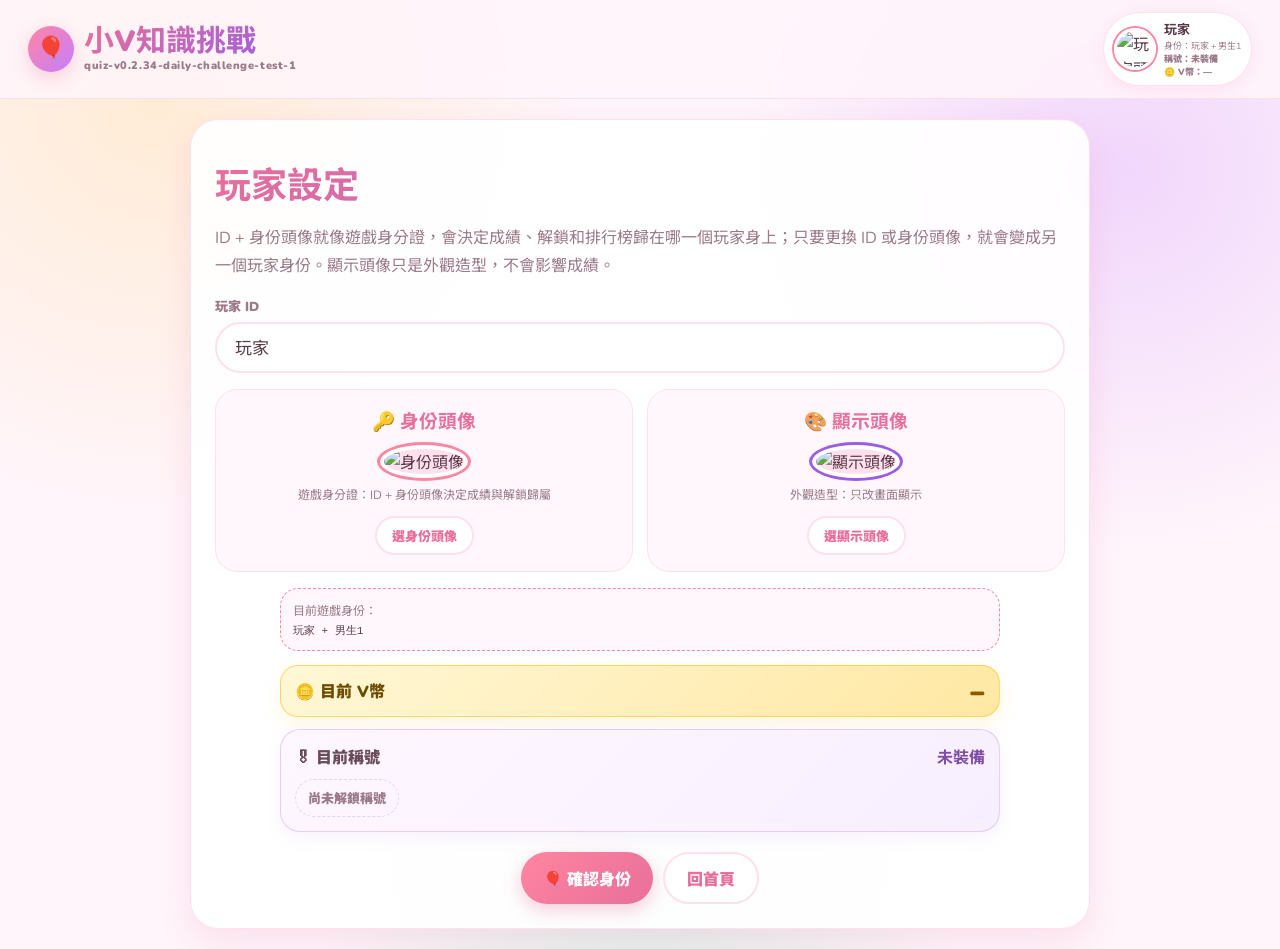
==== index.html @ 5dad3863 "Add files via upload" ====
<!DOCTYPE html>
<html lang="zh-TW">
<head>
  <meta charset="UTF-8">
  <meta name="viewport" content="width=device-width,initial-scale=1.0,maximum-scale=1.0,user-scalable=no">
  <title>小V知識挑戰｜quiz-v0.2.34-daily-challenge-test-1</title>
  <script src="https://www.gstatic.com/firebasejs/9.23.0/firebase-app-compat.js"></script>
  <script src="https://www.gstatic.com/firebasejs/9.23.0/firebase-database-compat.js"></script>
  <script src="https://www.gstatic.com/firebasejs/9.23.0/firebase-auth-compat.js"></script>
  <link rel="stylesheet" href="./style.css?v=quiz-v0.2.34-daily-challenge-test-1">
</head>
<body>
  <div id="app">
    <header class="topbar">
      <div class="brand">
        <div class="logo-bubble">🎈</div>
        <div>
          <h1 id="quiz-logo-title">小V知識挑戰</h1>
          <p>quiz-v0.2.34-daily-challenge-test-1</p>
        </div>
      </div>
      <div id="top-player-card" class="player-chip" role="button" tabindex="0" title="開啟玩家設定">
        <img id="top-avatar" alt="玩家頭像">
        <div>
          <strong id="top-name">玩家</strong>
          <span id="top-player-key">尚未設定身份</span>
          <span id="top-player-title" class="title-chip-inline">稱號：未裝備</span>
          <span id="top-vcoin-balance" class="wallet-chip-inline">🪙 V幣：—</span>
        </div>
      </div>
    </header>

    <main>
      <section id="screen-title" class="screen active">
        <div class="hero-card brand-hero-card">
          <div class="hero-brand-layout">
            <div class="hero-copy">
              <div class="hero-deco">🎈📚✨</div>
              <h2>V學園 Quiz Show</h2>
              <p>小V主持開問！每題 15 秒限時挑戰，答對累積魔法氣球，連續答對還有 combo 加成。</p>
            </div>
            <div class="hero-host-stage">
              <div class="hero-host-badge">🎤 小V主持人</div>
              <img id="home-host-image" class="hero-host-image" src="" alt="小V主持人主視覺">
              <div class="hero-host-note">歡迎來到小V知識挑戰！準備和小V一起累積 V學園知識力吧！</div>
            </div>
          </div>
          <div id="academy-card" class="academy-card compact academy-student-card">
            <div class="academy-head">
              <div>
                <strong>🎓 V學園成績單</strong>
                <small id="academy-title">V學園新生</small>
              </div>
              <span id="academy-updated">尚未載入</span>
            </div>
            <div class="academy-power academy-power-hero">
              <span>知識力</span>
              <strong id="academy-power">0</strong>
              <em>Quiz Power</em>
            </div>
            <div class="academy-mini-grid">
              <div><span>已挑戰</span><strong id="academy-completed">0 / 24</strong></div>
              <div><span>滿分科目</span><strong id="academy-perfect">0</strong></div>
              <div><span>累積答對</span><strong id="academy-correct">0</strong></div>
            </div>
            <div class="academy-grade-lines academy-progress-lines">
              <div class="academy-grade-row">
                <div class="academy-grade-top"><span>🌱 低年級</span><strong id="academy-low">0 / 8｜滿分 0</strong></div>
                <div class="academy-bar"><i id="academy-low-bar"></i></div>
              </div>
              <div class="academy-grade-row">
                <div class="academy-grade-top"><span>🌟 中年級</span><strong id="academy-middle">0 / 8｜滿分 0</strong></div>
                <div class="academy-bar"><i id="academy-middle-bar"></i></div>
              </div>
              <div class="academy-grade-row">
                <div class="academy-grade-top"><span>🔥 高年級</span><strong id="academy-high">0 / 8｜滿分 0</strong></div>
                <div class="academy-bar"><i id="academy-high-bar"></i></div>
              </div>
            </div>
            <img id="academy-host-image" class="academy-mascot" src="" alt="小V角色裝飾">
          </div>



          <div id="daily-challenge-card" class="daily-challenge-card">
            <div class="daily-challenge-main">
              <div class="daily-challenge-icon">🎯</div>
              <div>
                <strong id="daily-challenge-title">今日挑戰</strong>
                <p id="daily-challenge-desc">今日挑戰載入中...</p>
                <small id="daily-challenge-status">完成後會留下今日挑戰紀錄。</small>
              </div>
            </div>
            <button id="btn-daily-challenge" class="btn secondary small" type="button">開始今日挑戰</button>
          </div>

          <div class="actions">
            <button id="btn-go-profile" class="btn primary">👤 玩家設定</button>
            <button id="btn-go-setup" class="btn secondary">🎮 開始挑戰</button>
            <button id="btn-go-leaderboard" class="btn ghost">🏆 排行榜</button>
            <button id="btn-music-title" class="btn ghost">🎵 音樂</button>
            <button id="btn-game-menu" class="btn ghost">🏠 遊戲選單</button>
          </div>
          <div class="notice">
            每日首次完成任一遊戲可獲得 V幣；本版為問答遊戲每日 V幣獎勵測試版。
          </div>
        </div>
      </section>

      <section id="screen-profile" class="screen">
        <div class="panel wide">
          <h2>玩家設定</h2>
          <p class="muted">ID + 身份頭像就像遊戲身分證，會決定成績、解鎖和排行榜歸在哪一個玩家身上；只要更換 ID 或身份頭像，就會變成另一個玩家身份。顯示頭像只是外觀造型，不會影響成績。</p>

          <label class="field">
            <span>玩家 ID</span>
            <input id="player-id-input" maxlength="16" placeholder="輸入玩家 ID">
          </label>

          <div class="profile-preview-grid">
            <div class="avatar-box">
              <h3>🔑 身份頭像</h3>
              <img id="base-avatar-preview" alt="身份頭像">
              <p>遊戲身分證：ID + 身份頭像決定成績與解鎖歸屬</p>
              <button id="btn-pick-base" class="btn ghost small">選身份頭像</button>
            </div>
            <div class="avatar-box">
              <h3>🎨 顯示頭像</h3>
              <img id="display-avatar-preview" alt="顯示頭像">
              <p>外觀造型：只改畫面顯示</p>
              <button id="btn-pick-display" class="btn ghost small">選顯示頭像</button>
            </div>
          </div>

          <div id="avatar-picker" class="avatar-picker hidden">
            <div class="picker-head">
              <strong id="avatar-picker-title">選擇頭像</strong>
              <button id="btn-close-picker" class="btn ghost tiny">關閉</button>
            </div>
            <div id="avatar-grid" class="avatar-grid"></div>
          </div>

          <div class="identity-box">
            <div>目前遊戲身份：</div>
            <code id="profile-player-key">—</code>
          </div>
          <div class="profile-wallet-box">
            <span>🪙 目前 V幣</span>
            <strong id="profile-vcoin-balance">—</strong>
          </div>

          <div class="profile-title-panel">
            <div class="profile-title-current">
              <span>🎖 目前稱號</span>
              <strong id="profile-equipped-title">未裝備</strong>
            </div>
            <div id="profile-title-list" class="title-list">尚未解鎖稱號</div>
          </div>

          <div class="actions">
            <button id="btn-save-profile" class="btn primary">🎈 確認身份</button>
            <button id="btn-profile-back" class="btn ghost">回首頁</button>
          </div>
        </div>
      </section>

      <section id="screen-setup" class="screen">
        <div class="panel wide">
          <h2>選擇挑戰內容</h2>
          <p class="muted">本版每局 10 題，每題 15 秒限時；時間到會自動判定答錯。</p>

          <h3>年級區間</h3>
          <div id="grade-options" class="option-grid"></div>

          <h3>科目</h3>
          <div id="subject-options" class="option-grid subject-grid"></div>

          <div class="setup-summary">
            <span id="question-count-hint">題庫載入中...</span>
          </div>

          <div class="actions">
            <button id="btn-start-quiz" class="btn primary">開始 10 題挑戰</button>
            <button id="btn-setup-back" class="btn ghost">回首頁</button>
          </div>
        </div>
      </section>

      <section id="screen-quiz" class="screen">
        <div class="quiz-shell">
          <div class="quiz-hud show-hud">
            <div><span>題數</span><strong id="hud-progress">1 / 10</strong></div>
            <div><span>分數</span><strong id="hud-score">0</strong></div>
            <div><span>Combo</span><strong id="hud-combo">0</strong></div>
            <div><span>總時間</span><strong id="hud-time">0s</strong></div>
            <button id="btn-sound-toggle" class="sound-toggle" type="button">🔊 音效</button>
            <button id="btn-pause-quiz" class="pause-toggle" type="button">⏸ 暫停</button>
            <div class="music-mini quiz-music-mini">
              <div class="mini-title" id="mini-title">🎵 音樂載入中</div>
              <div class="mc-row">
                <button class="mc-btn" id="mc-prev" type="button">⏮</button>
                <button class="mc-btn" id="mc-play" type="button">▶</button>
                <button class="mc-btn" id="mc-next" type="button">⏭</button>
                <button class="mc-btn" id="mc-list" type="button">☰</button>
              </div>
            </div>
          </div>

          <div class="host-card brand-host-card" id="host-card">
            <div class="host-avatar host-avatar-image">
              <img id="host-image" src="" alt="小V主持人">
            </div>
            <div class="host-lines">
              <strong>🎤 小V主持人</strong>
              <span id="host-message">歡迎來到 V學園 Quiz Show！</span>
            </div>
          </div>

          <div id="mobile-host-sticker" class="mobile-host-sticker" aria-hidden="true">
            <img id="mobile-host-image" src="" alt="小V主持人浮動貼紙">
          </div>

          <div class="timer-card" id="timer-card">
            <div class="timer-top"><span>⏱ 本題倒數</span><strong id="question-timer-text">15</strong></div>
            <div class="timer-track"><i id="question-timer-bar"></i></div>
          </div>

          <div class="question-card show-card">
            <div class="question-meta">
              <span id="q-subject">數學</span>
              <span id="q-grade">低年級</span>
              <span id="q-difficulty">★</span>
            </div>
            <h2 id="question-text">題目載入中...</h2>
            <div id="choices" class="choices"></div>
            <div id="explanation-box" class="explanation hidden">
              <strong id="answer-result">答題結果</strong>
              <p id="explanation-text"></p>
              <button id="btn-next-question" class="btn primary">下一題</button>
            </div>
          </div>

          <div id="quiz-pause-overlay" class="quiz-pause-overlay hidden" role="dialog" aria-modal="true" aria-label="挑戰暫停">
            <div class="pause-panel">
              <img id="pause-host-image" class="pause-host-image" src="" alt="暫停中的小V主持人">
              <div class="pause-copy">
                <strong>⏸ 挑戰暫停</strong>
                <p>題目已遮住，倒數已停止。準備好後再繼續挑戰！</p>
              </div>
              <div class="pause-actions">
                <button id="btn-resume-quiz" class="btn primary" type="button">▶ 繼續挑戰</button>
                <button id="btn-pause-quit" class="btn ghost" type="button">🏠 離開本局</button>
              </div>
            </div>
          </div>

          <button id="btn-quit-quiz" class="btn ghost small">離開挑戰</button>
        </div>
      </section>

      <section id="screen-result" class="screen">
        <div class="panel result-panel">
          <div class="result-emoji" id="result-emoji">🎈</div>
          <img id="result-host-image" class="result-host-image" src="" alt="小V主持人">
          <h2 id="result-title">挑戰完成！</h2>
          <div class="result-stats">
            <div><span>分數</span><strong id="result-score">0</strong></div>
            <div><span>答對題數</span><strong id="result-correct">0 / 10</strong></div>
            <div><span>正確率</span><strong id="result-accuracy">0%</strong></div>
            <div><span>最大 Combo</span><strong id="result-max-combo">0</strong></div>
            <div><span>使用時間</span><strong id="result-time">0s</strong></div>
          </div>
          <div id="result-unlock-banner" class="unlock-banner hidden">
            <div class="unlock-spark">🎁</div>
            <div>
              <strong id="unlock-title">新頭像解鎖！</strong>
              <p id="unlock-message">你解鎖了新的顯示頭像。</p>
            </div>
          </div>
          <div id="result-vcoin-banner" class="vcoin-banner hidden">
            <div class="vcoin-spark">🪙</div>
            <div>
              <strong id="vcoin-title">V幣獎勵</strong>
              <p id="vcoin-message">每日獎勵確認中...</p>
            </div>
          </div>

          <div id="result-daily-challenge-banner" class="daily-result-banner hidden">
            <div class="daily-result-spark">🎯</div>
            <div>
              <strong id="daily-result-title">今日挑戰完成！</strong>
              <p id="daily-result-message">你完成了今日指定挑戰。</p>
            </div>
          </div>
          <div id="result-badge-banner" class="badge-banner hidden">
            <div class="badge-spark">🏅</div>
            <div>
              <strong id="badge-unlock-title">新徽章解鎖！</strong>
              <p id="badge-unlock-message">你解鎖了新的 V學園稱號。</p>
            </div>
          </div>
          <div id="save-status" class="save-status">準備寫入紀錄...</div>
          <div id="result-academy-progress" class="academy-result hidden">
            <strong>🎓 V學園進度更新</strong>
            <div id="result-academy-lines">準備更新...</div>
          </div>
          <div class="actions">
            <button id="btn-play-again" class="btn primary">再挑戰一次</button>
            <button id="btn-result-leaderboard" class="btn secondary">看排行榜</button>
            <button id="btn-result-home" class="btn ghost">回首頁</button>
          </div>
        </div>
      </section>

      <section id="screen-leaderboard" class="screen">
        <div class="panel wide">
          <h2>排行榜</h2>
          <div class="leaderboard-brand">
            <img id="leaderboard-brand-image" class="leaderboard-brand-image" src="" alt="小V主持人">
            <div class="leaderboard-brand-copy">
              <strong>🎤 小V排行榜舞台</strong>
              <span>看看誰是目前 V學園的知識挑戰王！</span>
            </div>
          </div>
          <p id="leaderboard-desc" class="muted">三個年級總分加總的綜合榜。</p>
          <div class="lb-tabs">
            <button class="btn ghost small active" data-lb-mode="main">🏆 總榜</button>
            <button class="btn ghost small" data-lb-mode="low">🌱 低年級榜</button>
            <button class="btn ghost small" data-lb-mode="middle">🌟 中年級榜</button>
            <button class="btn ghost small" data-lb-mode="high">🔥 高年級榜</button>
          </div>
          <div id="leaderboard-list" class="leaderboard-list">載入中...</div>
          <div class="actions">
            <button id="btn-refresh-leaderboard" class="btn secondary">重新整理</button>
            <button id="btn-leaderboard-back" class="btn ghost">回首頁</button>
          </div>
        </div>
      </section>

      <section id="screen-admin" class="screen">
        <div class="panel wide admin-panel">
          <div class="admin-head">
            <div>
              <h2>⚙ 問答後台管理</h2>
              <p class="muted">查看最近問答紀錄、題目品質統計與匯出資料。這裡是管理者資訊，不會顯示給一般玩家。</p>
            </div>
            <div class="admin-head-actions">
              <button id="btn-admin-refresh" class="btn secondary small" type="button">🔄 重新整理</button>
              <button id="btn-admin-out" class="btn ghost small" type="button">回首頁</button>
            </div>
          </div>

          <div class="admin-stat-grid">
            <div class="admin-stat"><span>總紀錄數</span><strong id="adm-total">—</strong></div>
            <div class="admin-stat"><span>玩家身份數</span><strong id="adm-identities">—</strong></div>
            <div class="admin-stat"><span>最高分</span><strong id="adm-topscore">—</strong></div>
            <div class="admin-stat"><span>今日挑戰</span><strong id="adm-today">—</strong></div>
          </div>

          <div class="admin-card admin-health-card">
            <div class="admin-card-head">
              <strong>🧭 版本與資料健康狀態</strong>
              <span>管理者快速檢查，不顯示給一般玩家</span>
            </div>
            <div class="admin-health-grid">
              <div><span>目前版本</span><strong id="adm-health-version">—</strong></div>
              <div><span>Firebase</span><strong id="adm-health-firebase">檢查中</strong></div>
              <div><span>題目覆寫</span><strong id="adm-health-overrides">—</strong></div>
              <div><span>數學模板</span><strong id="adm-health-templates">—</strong></div>
              <div><span>gameLogs 索引</span><strong id="adm-health-index">建議補上</strong></div>
            </div>
            <div class="admin-note-box">
              <strong>Firebase rules 建議：</strong>
              <code>gameLogs/quiz .indexOn: ["playerKey"]</code>
              <small>這是效能優化，用於依玩家身份重建 V學園進度；不影響目前功能成功與否。</small>
            </div>
          </div>

          <div class="admin-card">
            <div class="admin-card-head">
              <strong>📚 題目品質統計</strong>
              <span id="adm-question-summary">題庫載入中...</span>
            </div>
            <div class="admin-quality-grid">
              <div><span>總題數</span><strong id="adm-q-total">—</strong></div>
              <div><span>啟用題</span><strong id="adm-q-enabled">—</strong></div>
              <div><span>停用題</span><strong id="adm-q-disabled">—</strong></div>
              <div><span>待檢查</span><strong id="adm-q-review">—</strong></div>
            </div>
            <div id="adm-question-groups" class="admin-group-list"></div>
          </div>


          <div class="admin-card">
            <div class="admin-card-head">
              <strong>🛠 題目管理</strong>
              <span>停用 / 恢復題目會寫入 Firebase 覆寫表，不會直接改 quiz_questions.json</span>
            </div>
            <div class="admin-question-tools">
              <select id="adm-q-grade-filter" aria-label="年級篩選">
                <option value="all">全部年級</option>
                <option value="low">低年級</option>
                <option value="middle">中年級</option>
                <option value="high">高年級</option>
              </select>
              <select id="adm-q-subject-filter" aria-label="科目篩選">
                <option value="all">全部科目</option>
              </select>
              <input id="adm-q-search" type="search" placeholder="搜尋題目 / 解析 / ID">
              <label class="admin-check"><input id="adm-q-only-disabled" type="checkbox"> 只看停用</label>
              <button id="btn-admin-q-export-csv" class="btn secondary tiny" type="button">📚 匯出題目 CSV</button>
            </div>
            <div id="adm-q-manage-count" class="muted">尚未載入題目</div>
            <div id="adm-q-manage-list" class="admin-question-list"></div>
          </div>

          <div class="admin-card">
            <div class="admin-card-head">
              <strong>📝 最近問答紀錄</strong>
              <span id="adm-log-count">尚未載入</span>
            </div>
            <div class="admin-toolbar">
              <button class="btn ghost tiny active" data-admin-sort="time_desc" type="button">最新→最舊</button>
              <button class="btn ghost tiny" data-admin-sort="score_desc" type="button">分數高→低</button>
              <button class="btn ghost tiny" data-admin-sort="time_asc" type="button">最舊→最新</button>
              <button id="btn-admin-export" class="btn secondary tiny" type="button">📥 匯出 JSON</button>
              <button id="btn-admin-export-csv" class="btn secondary tiny" type="button">📊 匯出 CSV</button>
            </div>
            <div id="adm-log-list" class="admin-log-list">載入中...</div>
          </div>

          <div class="admin-card">
            <div class="admin-card-head"><strong>🔐 更改後台密碼</strong><span>密碼只儲存在本機瀏覽器</span></div>
            <div class="admin-password-row">
              <input id="adm-pw1" type="password" maxlength="20" placeholder="新密碼">
              <input id="adm-pw2" type="password" maxlength="20" placeholder="確認新密碼">
              <button id="btn-admin-pw" class="btn primary small" type="button">更改</button>
            </div>
          </div>
        </div>
      </section>

    </main>


    <div id="music-modal" class="music-modal">
      <div class="mp">
        <div class="mp-head">
          <div class="mp-ttl">🎵 音樂播放器</div>
          <button class="mp-x" id="mp-close" type="button">✕</button>
        </div>
        <div class="mp-now">
          <div class="mp-disc" id="mp-disc">🎈</div>
          <div class="mp-nt" id="mp-nt">— 尚未播放 —</div>
          <div class="mp-ar" id="mp-ar">氣球小V</div>
        </div>
        <div class="mp-prog-row">
          <div class="mp-time" id="mp-cur">0:00</div>
          <div class="mp-prog" id="mp-prog"><div class="mp-prog-fill" id="mp-fill"></div></div>
          <div class="mp-time" id="mp-dur">0:00</div>
        </div>
        <div class="mp-ctrl">
          <button class="mpb sm" id="mp-loop" type="button">🔁</button>
          <button class="mpb sm" id="mp-prev2" type="button">⏮</button>
          <button class="mpb lg" id="mp-play2" type="button">▶</button>
          <button class="mpb sm" id="mp-next2" type="button">⏭</button>
          <button class="mpb sm" id="mp-shuf" type="button">🔀</button>
        </div>
        <div class="mp-vol-row">
          <span>🔈</span>
          <input type="range" class="mp-vol" id="mp-vol" min="0" max="100" value="10">
          <span>🔊</span>
          <div class="mp-badge" id="mp-badge">全部循環</div>
        </div>
        <div class="mp-list-hd">播放清單｜來源：節奏遊戲 songs.json</div>
        <div class="mp-list" id="mp-list"></div>
      </div>
    </div>



    <div id="admin-pwd-modal" class="admin-pwd-modal" aria-hidden="true">
      <div class="admin-pwd-card" role="dialog" aria-modal="true" aria-label="後台密碼">
        <h2>🔐 後台管理</h2>
        <p>請輸入問答遊戲後台密碼。</p>
        <input id="admin-pwd-input" type="password" maxlength="20" placeholder="輸入密碼">
        <div id="admin-pwd-error" class="admin-pwd-error hidden">密碼錯誤，請再試一次。</div>
        <div class="actions">
          <button id="btn-admin-pwd-ok" class="btn primary small" type="button">確認</button>
          <button id="btn-admin-pwd-cancel" class="btn ghost small" type="button">取消</button>
        </div>
      </div>
    </div>

    <div id="toast" class="toast"></div>
  </div>

  <script src="./main.js?v=quiz-v0.2.34-daily-challenge-test-1"></script>
</body>
</html>
---- style.css ----
@import url('https://fonts.googleapis.com/css2?family=Fredoka+One&family=Nunito:wght@700;800;900&family=Noto+Sans+TC:wght@400;700;900&display=swap');

:root{
  --pink:#ff85a1;
  --pink2:#e86f9a;
  --pinkLight:#ffe0ec;
  --yellow:#ffd166;
  --yellow2:#ffbe0b;
  --purple:#9b5de5;
  --purple2:#c77dff;
  --mint:#3ecf8e;
  --blue:#57c7ff;
  --bg:#fff5fb;
  --card:#ffffff;
  --text:#5a3a4a;
  --muted:#9b7a8a;
  --text2:#9b7a8a;
  --pink-bg:#fff0f6;
  --shadow:0 12px 32px rgba(232,111,154,.16);
  --radius:28px;
}
*{box-sizing:border-box;-webkit-tap-highlight-color:transparent}
html,body{margin:0;width:100%;min-height:100%;font-family:'Nunito','Noto Sans TC',sans-serif;background:
  radial-gradient(circle at 12% 10%,rgba(255,209,102,.25),transparent 30%),
  radial-gradient(circle at 88% 18%,rgba(199,125,255,.25),transparent 28%),
  radial-gradient(circle at 50% 92%,rgba(62,207,142,.16),transparent 30%),
  var(--bg);color:var(--text)}
body{overflow-x:hidden}
button,input{font:inherit}
button{cursor:pointer}
#app{min-height:100vh;display:flex;flex-direction:column}
.topbar{position:sticky;top:0;z-index:20;display:flex;align-items:center;justify-content:space-between;gap:12px;padding:12px clamp(12px,3vw,28px);background:rgba(255,245,251,.84);backdrop-filter:blur(14px);border-bottom:1px solid rgba(255,133,161,.18)}
.brand{display:flex;align-items:center;gap:10px;min-width:0}
.logo-bubble{width:46px;height:46px;border-radius:50%;display:grid;place-items:center;background:linear-gradient(135deg,var(--pink),var(--purple2));box-shadow:0 6px 18px rgba(232,111,154,.28);font-size:24px}
.brand h1{margin:0;font-family:'Fredoka One','Noto Sans TC',cursive;font-size:clamp(20px,4vw,30px);line-height:1.05;background:linear-gradient(135deg,var(--pink2),var(--purple));-webkit-background-clip:text;background-clip:text;color:transparent}
.brand p{margin:2px 0 0;color:var(--muted);font-size:11px;font-weight:900;letter-spacing:.05em}
.player-chip{display:flex;align-items:center;gap:8px;background:#fff;border:1.5px solid var(--pinkLight);box-shadow:0 4px 16px rgba(232,111,154,.1);border-radius:999px;padding:6px 10px;max-width:min(48vw,380px)}
.player-chip img{width:42px;height:42px;border-radius:50%;object-fit:cover;border:3px solid #fff;box-shadow:0 0 0 2px var(--pink)}
.player-chip strong{display:block;font-size:13px;white-space:nowrap;overflow:hidden;text-overflow:ellipsis;max-width:240px}
.player-chip span{display:block;font-size:9px;color:var(--muted);white-space:nowrap;overflow:hidden;text-overflow:ellipsis;max-width:240px}

.player-chip{cursor:pointer;transition:transform .16s ease, box-shadow .16s ease, border-color .16s ease}
.player-chip:hover{transform:translateY(-1px);box-shadow:0 8px 22px rgba(232,111,154,.18);border-color:var(--pink)}
.player-chip:active{transform:scale(.98)}
.lb-title-snapshot{display:inline-flex;align-items:center;gap:3px;color:#9b5de5;font-weight:900;margin-right:6px}

main{flex:1;display:grid;place-items:center;padding:20px}
.screen{display:none;width:100%;min-height:calc(100vh - 96px);align-items:center;justify-content:center}
.screen.active{display:flex}
.hero-card,.panel,.question-card{background:rgba(255,255,255,.92);border:1.5px solid rgba(255,182,215,.42);box-shadow:var(--shadow);border-radius:var(--radius)}
.hero-card{width:min(760px,96vw);padding:clamp(24px,5vw,48px);text-align:center}
.hero-deco{font-size:clamp(44px,10vw,84px);letter-spacing:8px;animation:floaty 3.3s ease-in-out infinite}
@keyframes floaty{0%,100%{transform:translateY(0)}50%{transform:translateY(-8px)}}
.hero-card h2,.panel h2{font-family:'Fredoka One','Noto Sans TC',cursive;font-size:clamp(28px,6vw,48px);margin:12px 0;background:linear-gradient(135deg,var(--pink2),var(--purple));-webkit-background-clip:text;background-clip:text;color:transparent}
.hero-card p,.muted{color:var(--muted);line-height:1.75}
.notice{margin-top:20px;background:var(--pinkLight);color:#9b4f6d;border-radius:18px;padding:10px 14px;font-size:13px;font-weight:800}
.panel{width:min(560px,96vw);padding:24px}
.panel.wide{width:min(900px,96vw)}
.panel h2{font-size:clamp(24px,5vw,36px)}
.panel h3{margin:18px 0 10px;color:var(--pink2)}
.actions{display:flex;gap:10px;justify-content:center;flex-wrap:wrap;margin-top:20px}
.btn{border:none;border-radius:999px;padding:12px 22px;font-family:'Fredoka One','Noto Sans TC',cursive;font-weight:900;transition:transform .15s,box-shadow .15s,filter .15s}
.btn:active{transform:scale(.94)}
.btn.primary{background:linear-gradient(135deg,var(--pink),var(--pink2));color:#fff;box-shadow:0 6px 18px rgba(232,111,154,.35)}
.btn.secondary{background:linear-gradient(135deg,var(--mint),#25b67d);color:#fff;box-shadow:0 6px 18px rgba(62,207,142,.28)}
.btn.ghost{background:#fff;color:var(--pink2);border:2px solid var(--pinkLight)}
.btn.small{padding:8px 15px;font-size:13px}
.btn.tiny{padding:6px 12px;font-size:12px}
.btn:disabled{opacity:.45;cursor:not-allowed;filter:grayscale(.4)}

.field{display:flex;flex-direction:column;gap:6px;margin:16px 0}
.field span{font-size:13px;color:var(--muted);font-weight:900}
.field input{width:100%;border:2px solid var(--pinkLight);border-radius:999px;background:#fff;padding:12px 18px;color:var(--text);font-size:17px;outline:none}
.field input:focus{border-color:var(--pink)}
.profile-preview-grid{display:grid;grid-template-columns:repeat(2,minmax(0,1fr));gap:14px;margin:16px 0}
.avatar-box{background:#fff7fb;border:1.5px solid var(--pinkLight);border-radius:22px;padding:16px;text-align:center}
.avatar-box h3{margin:0 0 10px}
.avatar-box img{width:86px;height:86px;border-radius:50%;object-fit:cover;border:4px solid #fff;box-shadow:0 0 0 3px var(--pink);background:var(--pinkLight)}
.avatar-box:nth-child(2) img{box-shadow:0 0 0 3px var(--purple)}
.avatar-box p{margin:8px 0 12px;color:var(--muted);font-size:12px;line-height:1.5}
.identity-box{margin:14px 0;background:#fff7fb;border:1px dashed var(--pink);border-radius:18px;padding:12px;color:var(--muted);font-size:12px}
.identity-box code{display:block;margin-top:4px;color:var(--text);word-break:break-all;font-size:11px}

.identity-guide{display:grid;grid-template-columns:repeat(2,minmax(0,1fr));gap:12px;margin:12px 0 16px}
.identity-guide>div{background:#fff7fb;border:1.5px solid var(--pinkLight);border-radius:18px;padding:12px 14px;color:var(--muted);font-size:13px;line-height:1.55}
.identity-guide strong{color:var(--text);font-size:14px}
.picker-note{border-radius:16px;padding:10px 12px;margin:0 0 12px;font-size:12px;line-height:1.5;text-align:left}
.picker-note.danger{background:#fff4f4;border:1.5px dashed #ff8aa8;color:#8b4256}
.picker-note.safe{background:#f2fff8;border:1.5px dashed #70d6a0;color:#3e7254}
.picker-note strong{font-size:13px;color:var(--text)}

.avatar-picker{background:#fff;border:1.5px solid var(--pinkLight);border-radius:22px;padding:14px;margin:16px 0;box-shadow:0 6px 18px rgba(232,111,154,.1)}
.hidden{display:none!important}
.picker-head{display:flex;justify-content:space-between;align-items:center;gap:10px;margin-bottom:12px}
.avatar-grid{display:grid;grid-template-columns:repeat(auto-fill,minmax(62px,1fr));gap:10px;max-height:330px;overflow:auto;padding:4px}
.avatar-item{position:relative;border:none;background:transparent;padding:0}
.avatar-item img{width:62px;height:62px;border-radius:50%;object-fit:cover;border:3px solid var(--pinkLight);background:var(--pinkLight);display:block;margin:auto;transition:.16s}
.avatar-item.selected img{border-color:var(--pink);box-shadow:0 0 0 3px var(--pink);transform:scale(1.08)}
.avatar-item span{display:block;font-size:10px;color:var(--muted);margin-top:5px;white-space:nowrap;overflow:hidden;text-overflow:ellipsis}
.avatar-img-wrap{position:relative;display:block;width:62px;height:62px;margin:auto}
.avatar-img-wrap img{margin:0}
.avatar-item.locked img{filter:grayscale(.8);opacity:.48}
.avatar-item.locked .avatar-img-wrap::after{content:"";position:absolute;inset:0;border-radius:50%;background:rgba(40,20,36,.24);pointer-events:none}
.avatar-lock-badge{position:absolute;right:-2px;bottom:-2px;width:24px;height:24px;border-radius:50%;display:grid;place-items:center;background:#fff;color:var(--pink2);border:2px solid var(--pinkLight);box-shadow:0 4px 10px rgba(80,40,90,.16);font-size:12px;z-index:2}
.avatar-lock-text{display:block;font-style:normal;font-size:9px;color:#b48a98;margin-top:1px;font-weight:900}
.avatar-item.locked span:not(.avatar-img-wrap){color:#b48a98}


.option-grid{display:grid;grid-template-columns:repeat(3,minmax(0,1fr));gap:10px}
.subject-grid{grid-template-columns:repeat(auto-fit,minmax(120px,1fr))}
.option-card{border:2px solid var(--pinkLight);background:#fff;border-radius:20px;padding:16px 12px;text-align:center;color:var(--text);font-weight:900;box-shadow:0 3px 12px rgba(232,111,154,.08)}
.option-card.selected{border-color:var(--pink);background:linear-gradient(135deg,#fff0f6,#f8f0ff);box-shadow:0 0 0 3px rgba(255,133,161,.25)}
.option-card small{display:block;color:var(--muted);font-size:11px;margin-top:3px}
.setup-summary{margin-top:18px;background:#fff7e2;border:1px solid rgba(255,190,11,.25);color:#9b6a00;border-radius:18px;padding:10px 14px;text-align:center;font-weight:900}

.quiz-shell{width:min(920px,98vw);display:flex;flex-direction:column;align-items:center;gap:14px}
.quiz-hud{width:100%;display:grid;grid-template-columns:repeat(4,1fr);gap:10px}
.quiz-hud div{background:rgba(255,255,255,.92);border:1.5px solid rgba(255,182,215,.38);border-radius:20px;padding:12px;text-align:center;box-shadow:0 4px 18px rgba(232,111,154,.1)}
.quiz-hud span{display:block;color:var(--muted);font-size:11px;font-weight:900}
.quiz-hud strong{display:block;color:var(--pink2);font-family:'Fredoka One','Noto Sans TC',cursive;font-size:24px}
.question-card{width:100%;padding:24px}
.question-meta{display:flex;gap:8px;flex-wrap:wrap;margin-bottom:14px}
.question-meta span{background:var(--pinkLight);color:var(--pink2);border-radius:999px;padding:6px 12px;font-size:12px;font-weight:900}
.question-card h2{font-size:clamp(20px,4vw,34px);line-height:1.45;margin:0 0 18px}
.choices{display:grid;grid-template-columns:repeat(2,minmax(0,1fr));gap:12px}
.choice-btn{min-height:72px;border:2px solid var(--pinkLight);background:#fff;border-radius:20px;padding:14px;text-align:left;color:var(--text);font-weight:900;line-height:1.45}
.choice-btn:hover:not(:disabled){border-color:var(--pink);background:#fff7fb}
.choice-btn.correct{border-color:#20c982;background:#e8fff4;color:#116d47}
.choice-btn.wrong{border-color:#ff6b6b;background:#fff0f0;color:#a93636}
.choice-btn:disabled{cursor:default}
.explanation{margin-top:16px;border-radius:20px;padding:16px;background:#fff7e8;border:1.5px solid rgba(255,190,11,.3)}
.explanation strong{display:block;color:#a36a00;margin-bottom:8px}
.explanation p{margin:0 0 12px;line-height:1.7;color:var(--text)}

.result-panel{text-align:center}
.result-emoji{font-size:64px}
.result-stats{display:grid;grid-template-columns:repeat(5,1fr);gap:10px;margin:18px 0}
.result-stats div{background:#fff7fb;border:1.5px solid var(--pinkLight);border-radius:18px;padding:12px}
.result-stats span{display:block;color:var(--muted);font-size:11px;font-weight:900}
.result-stats strong{display:block;color:var(--pink2);font-family:'Fredoka One','Noto Sans TC',cursive;font-size:24px}
.save-status{background:#f0fff8;color:#247b59;border:1px solid rgba(62,207,142,.25);border-radius:18px;padding:10px 14px;font-weight:900;font-size:13px}

.leaderboard-list{display:flex;flex-direction:column;gap:8px;margin-top:14px}
.lb-row{display:grid;grid-template-columns:42px 48px minmax(0,1fr) auto;gap:10px;align-items:center;background:#fff7fb;border:1.5px solid var(--pinkLight);border-radius:18px;padding:10px}
.lb-row.mine{border-color:var(--pink);box-shadow:0 0 0 3px rgba(255,133,161,.18)}
.lb-rank{font-family:'Fredoka One','Noto Sans TC',cursive;font-size:18px;color:var(--pink2);text-align:center}
.lb-row img{width:44px;height:44px;border-radius:50%;object-fit:cover;border:3px solid #fff;box-shadow:0 0 0 2px var(--pinkLight)}
.lb-main strong{display:block;white-space:nowrap;overflow:hidden;text-overflow:ellipsis}
.lb-main span{display:block;color:var(--muted);font-size:11px;margin-top:2px}
.lb-score{font-family:'Fredoka One','Noto Sans TC',cursive;color:var(--pink2);font-size:22px;text-align:right}

.toast{position:fixed;left:50%;top:84px;transform:translateX(-50%);z-index:99;background:rgba(50,20,42,.92);color:#fff;padding:10px 16px;border-radius:999px;box-shadow:0 8px 24px rgba(0,0,0,.16);opacity:0;pointer-events:none;transition:.25s;white-space:pre-line;text-align:center;font-weight:900}
.toast.show{opacity:1}

@media(max-width:720px){
  main{padding:12px}
  .topbar{align-items:flex-start}
  .player-chip{max-width:54vw}
  .player-chip strong,.player-chip span{max-width:150px}
  .identity-guide,.profile-preview-grid,.choices,.result-stats{grid-template-columns:1fr}
  .option-grid{grid-template-columns:1fr}
  .quiz-hud{grid-template-columns:repeat(2,1fr)}
  .lb-row{grid-template-columns:34px 42px minmax(0,1fr);grid-template-areas:"rank av main" "rank av score"}
  .lb-rank{grid-area:rank}
  .lb-row img{grid-area:av;width:38px;height:38px}
  .lb-main{grid-area:main}
  .lb-score{grid-area:score;text-align:left}
}

/* v0.1.3 leaderboard tabs */
.lb-tabs{display:flex;gap:8px;flex-wrap:wrap;margin:14px 0 6px}
.lb-tabs .btn.active{background:linear-gradient(135deg,var(--pink),var(--pink2));color:#fff;border-color:transparent;box-shadow:0 6px 18px rgba(232,111,154,.25)}
.save-status{white-space:pre-line}


/* V學園成績單 */
.academy-card{margin:18px auto 10px;background:linear-gradient(135deg,#fff8fb,#fffdf2);border:1.5px solid rgba(255,133,161,.28);border-radius:24px;padding:16px;box-shadow:0 8px 24px rgba(232,111,154,.10);text-align:left;max-width:640px}
.academy-head{display:flex;align-items:center;justify-content:space-between;gap:10px;margin-bottom:10px;color:var(--text)}
.academy-head strong{font-size:18px;color:var(--pink2)}
.academy-head span{font-size:11px;color:var(--text2);font-weight:800}
.academy-power{display:flex;align-items:center;justify-content:space-between;background:#fff;border:1px solid rgba(255,182,215,.5);border-radius:18px;padding:10px 14px;margin-bottom:10px}
.academy-power span{font-size:12px;color:var(--text2);font-weight:900;letter-spacing:.08em}
.academy-power strong{font-family:'Fredoka One','Nunito',sans-serif;font-size:30px;color:var(--purple)}
.academy-mini-grid{display:grid;grid-template-columns:repeat(3,1fr);gap:8px;margin-bottom:10px}
.academy-mini-grid>div{background:var(--pink-bg);border-radius:16px;padding:10px;text-align:center}
.academy-mini-grid span{display:block;font-size:10px;color:var(--text2);font-weight:900;margin-bottom:4px}
.academy-mini-grid strong{font-size:16px;color:var(--pink2)}
.academy-grade-lines{display:grid;gap:6px;font-size:12px;color:var(--text2);font-weight:800}
.academy-grade-lines div{display:flex;justify-content:space-between;gap:12px;background:#fff;border-radius:14px;padding:8px 10px;border:1px dashed rgba(232,111,154,.25)}
.academy-grade-lines strong{color:var(--text)}
.academy-result{white-space:pre-line;text-align:left;background:linear-gradient(135deg,#fff8fb,#f8f0ff);border:1.5px solid rgba(155,93,229,.18);border-radius:20px;padding:14px;margin:14px 0;color:var(--text);font-weight:800;line-height:1.7}
.academy-result strong{display:block;color:var(--purple);font-size:16px;margin-bottom:6px}
.academy-result.hidden{display:none}
@media(max-width:620px){.academy-mini-grid{grid-template-columns:1fr}.academy-grade-lines div{flex-direction:column;gap:2px}.academy-head{flex-direction:column;align-items:flex-start}.academy-power strong{font-size:26px}}


/* v0.1.6 V學園視覺優化：不改資料結構，只提升成績單、排行榜與結算呈現 */
.academy-student-card{position:relative;overflow:hidden;border:2px solid rgba(255,133,161,.24);background:
  radial-gradient(circle at 14% 20%,rgba(255,209,102,.32),transparent 26%),
  radial-gradient(circle at 90% 0%,rgba(199,125,255,.28),transparent 28%),
  linear-gradient(135deg,#fff8fb,#fffdf2 55%,#f7f0ff);}
.academy-student-card::after{content:"V ACADEMY";position:absolute;right:-22px;bottom:8px;font-family:'Fredoka One','Nunito',sans-serif;font-size:34px;letter-spacing:.08em;color:rgba(155,93,229,.055);transform:rotate(-8deg);pointer-events:none}
.academy-head strong{font-size:19px;display:block}
.academy-head small{display:inline-flex;margin-top:5px;background:linear-gradient(135deg,var(--purple),var(--pink2));color:#fff;border-radius:999px;padding:4px 10px;font-size:11px;font-weight:900;box-shadow:0 5px 14px rgba(155,93,229,.18)}
.academy-power-hero{position:relative;background:linear-gradient(135deg,#fff,#fff7fb);border:1.5px solid rgba(155,93,229,.16);box-shadow:inset 0 0 0 1px rgba(255,255,255,.7)}
.academy-power-hero strong{font-size:36px;text-shadow:0 4px 16px rgba(155,93,229,.16)}
.academy-power-hero em{font-style:normal;font-size:10px;color:var(--muted);font-weight:900;letter-spacing:.12em;text-transform:uppercase}
.academy-grade-row{display:block!important;padding:10px 12px!important}
.academy-grade-top{display:flex;justify-content:space-between;gap:12px;align-items:center;margin-bottom:7px}
.academy-grade-top span{color:var(--text);font-weight:900}
.academy-bar{height:9px;background:#fff0f6;border-radius:999px;overflow:hidden;box-shadow:inset 0 0 0 1px rgba(255,133,161,.16)}
.academy-bar i{display:block;width:0%;height:100%;border-radius:999px;background:linear-gradient(90deg,var(--pink),var(--purple2));transition:width .45s ease}
.academy-result{box-shadow:0 6px 20px rgba(155,93,229,.08)}
.lb-tabs{background:#fff7fb;border:1.5px solid var(--pinkLight);border-radius:999px;padding:6px;display:flex;gap:6px;flex-wrap:wrap;align-items:center}
.lb-tabs .btn{border-radius:999px;border-color:transparent;background:transparent;color:var(--muted)}
.lb-tabs .btn.active{background:linear-gradient(135deg,var(--pink),var(--pink2));color:#fff;border-color:transparent;box-shadow:0 6px 18px rgba(232,111,154,.25)}
.lb-row{background:linear-gradient(135deg,#fff,#fff7fb);box-shadow:0 4px 14px rgba(232,111,154,.08)}
.lb-main span b{color:var(--purple);font-weight:900}
.lb-score{display:flex;flex-direction:column;align-items:flex-end;line-height:1.05}
.lb-score small{font-family:'Nunito','Noto Sans TC',sans-serif;font-size:10px;color:var(--muted);font-weight:900;margin-bottom:3px}
@media(max-width:720px){.lb-score{align-items:flex-start}.academy-student-card::after{font-size:24px;right:-15px}.academy-power-hero strong{font-size:30px}}

/* v0.1.7 V學園紙張成績單 UI：只改視覺，不改資料結構 */
:root{
  --paper:#fff8ec;
  --paper2:#fffdf6;
  --ink:#5a3a4a;
  --line:#e7c99f;
  --seal:#e86f9a;
}

/* 更像紙本成績單的 V學園卡 */
.academy-student-card{
  max-width:720px;
  border-radius:18px;
  padding:24px 26px 22px;
  background:
    linear-gradient(90deg, rgba(90,58,74,.035) 1px, transparent 1px) 0 0/28px 28px,
    linear-gradient(0deg, rgba(90,58,74,.025) 1px, transparent 1px) 0 0/28px 28px,
    radial-gradient(circle at 10% 10%, rgba(255,209,102,.22), transparent 24%),
    linear-gradient(135deg,var(--paper),var(--paper2));
  border:2px solid rgba(201,153,94,.34);
  box-shadow:
    0 20px 44px rgba(112,71,88,.13),
    inset 0 0 0 2px rgba(255,255,255,.82),
    inset 0 0 0 8px rgba(255,239,211,.44);
  color:var(--ink);
}
.academy-student-card::before{
  content:"V學園 成績單";
  position:absolute;
  left:24px;
  top:14px;
  font-size:10px;
  letter-spacing:.22em;
  color:rgba(90,58,74,.36);
  font-weight:900;
}
.academy-student-card::after{
  content:"V ACADEMY";
  right:18px;
  bottom:18px;
  font-size:38px;
  color:rgba(155,93,229,.06);
  transform:rotate(-7deg);
}
.academy-head{
  margin-top:8px;
  padding-bottom:13px;
  border-bottom:2px double rgba(201,153,94,.38);
}
.academy-head strong{
  color:#7b4b31;
  font-size:22px;
  letter-spacing:.03em;
}
.academy-head small{
  background:linear-gradient(135deg,#7b4b31,#e86f9a);
  color:#fff7ea;
  box-shadow:none;
  border:1px solid rgba(255,255,255,.55);
}
.academy-head span{
  position:relative;
  color:#9f5b72;
  background:rgba(255,255,255,.42);
  border:1px solid rgba(201,153,94,.28);
  border-radius:999px;
  padding:5px 10px;
}
.academy-power-hero{
  margin:16px 0 12px;
  background:rgba(255,255,255,.58);
  border:1.5px solid rgba(201,153,94,.30);
  border-radius:14px;
  box-shadow:inset 0 0 0 1px rgba(255,255,255,.72);
}
.academy-power-hero span{color:#7b4b31}
.academy-power-hero strong{
  color:#9b5de5;
  text-shadow:none;
}
.academy-power-hero em{color:#9f5b72}
.academy-mini-grid{gap:10px;margin:14px 0 14px}
.academy-mini-grid>div{
  background:rgba(255,255,255,.48);
  border:1px solid rgba(201,153,94,.20);
  border-radius:12px;
}
.academy-mini-grid span{color:#7b4b31}
.academy-mini-grid strong{color:var(--pink2);font-size:18px}

/* 進度條修正：避免舊的 .academy-grade-lines div 影響到 bar 內層 */
.academy-progress-lines{
  gap:10px;
}
.academy-progress-lines .academy-grade-row{
  display:block !important;
  background:rgba(255,255,255,.52) !important;
  border:1px dashed rgba(201,153,94,.34) !important;
  border-radius:14px !important;
  padding:12px 14px !important;
}
.academy-progress-lines .academy-grade-top{
  display:flex !important;
  justify-content:space-between !important;
  align-items:center !important;
  gap:12px !important;
  margin:0 0 9px !important;
  background:transparent !important;
  border:0 !important;
  padding:0 !important;
}
.academy-progress-lines .academy-grade-top span{
  color:#5a3a4a;
  font-weight:900;
}
.academy-progress-lines .academy-grade-top strong{
  color:#5a3a4a;
  font-weight:900;
}
.academy-progress-lines .academy-bar{
  display:block !important;
  width:100% !important;
  height:14px !important;
  padding:0 !important;
  margin:0 !important;
  border:1px solid rgba(232,111,154,.22) !important;
  border-radius:999px !important;
  background:rgba(255,255,255,.72) !important;
  overflow:hidden !important;
  box-shadow:inset 0 2px 5px rgba(112,71,88,.08) !important;
}
.academy-progress-lines .academy-bar i{
  display:block !important;
  height:100% !important;
  min-width:0;
  border-radius:999px !important;
  background:linear-gradient(90deg,#ff85a1,#ffd166,#9b5de5) !important;
  box-shadow:0 0 10px rgba(232,111,154,.22);
  transition:width .45s ease !important;
}

/* 首頁整體更像學園入口 */
.hero-card h2{
  letter-spacing:.02em;
}
.notice{
  background:#fff1d9;
  border:1px solid rgba(201,153,94,.25);
  color:#8a5a1e;
}

/* 排行榜：真正分頁感 */
.lb-tabs{
  display:grid;
  grid-template-columns:repeat(4,1fr);
  gap:0;
  padding:4px;
  background:#fff;
  border:2px solid var(--pinkLight);
  border-radius:22px 22px 0 0;
  margin:16px 0 0;
  box-shadow:0 6px 18px rgba(232,111,154,.08);
}
.lb-tabs .btn{
  width:100%;
  border-radius:16px 16px 0 0;
  padding:12px 8px;
  color:#9b7a8a;
  background:transparent;
  border:0;
  box-shadow:none;
}
.lb-tabs .btn.active{
  background:linear-gradient(135deg,#ff85a1,#e86f9a);
  color:#fff;
  border:0;
  box-shadow:0 8px 20px rgba(232,111,154,.25);
  transform:translateY(1px);
}
.leaderboard-list{
  margin-top:0;
  padding:14px;
  background:#fff;
  border:2px solid var(--pinkLight);
  border-top:0;
  border-radius:0 0 22px 22px;
  box-shadow:0 10px 26px rgba(232,111,154,.10);
}
.lb-row{
  border-radius:16px;
  background:linear-gradient(135deg,#fff,#fff8fb);
}
.lb-row + .lb-row{margin-top:4px}

/* 結算頁 V學園進度也給紙張感 */
.academy-result{
  background:
    linear-gradient(90deg, rgba(90,58,74,.025) 1px, transparent 1px) 0 0/22px 22px,
    linear-gradient(0deg, rgba(90,58,74,.018) 1px, transparent 1px) 0 0/22px 22px,
    linear-gradient(135deg,#fff8ec,#fffdf6);
  border:1.5px solid rgba(201,153,94,.34);
  color:#5a3a4a;
  box-shadow:0 10px 24px rgba(112,71,88,.10);
}
.academy-result strong{color:#7b4b31}

@media(max-width:720px){
  .academy-student-card{padding:22px 16px 18px;border-radius:16px}
  .academy-student-card::before{left:16px}
  .academy-student-card::after{font-size:26px;right:12px;bottom:12px}
  .lb-tabs{grid-template-columns:repeat(2,1fr);border-radius:20px}
  .lb-tabs .btn{border-radius:14px;padding:10px 6px}
  .leaderboard-list{border-radius:0 0 20px 20px}
}


/* v0.2.0 V學園 Quiz Show：限時、主持人、音效與舞台感；不改 Firebase 資料結構 */
.quiz-shell{position:relative;}
.show-hud{grid-template-columns:repeat(4,1fr) auto;align-items:stretch;}
.sound-toggle{border:1.5px solid rgba(155,93,229,.25);background:#fff;border-radius:18px;padding:8px 12px;color:var(--purple);font-weight:900;box-shadow:0 4px 14px rgba(155,93,229,.10);min-width:86px;}
.sound-toggle.muted{color:var(--muted);background:#fff7fb;}
.host-card{width:100%;display:flex;align-items:center;gap:12px;background:linear-gradient(135deg,#2a1747,#5d2c83 56%,#9b5de5);border:2px solid rgba(255,255,255,.35);box-shadow:0 14px 34px rgba(90,40,120,.20);border-radius:26px;padding:14px 18px;color:#fff;position:relative;overflow:hidden;}
.host-card::after{content:"QUIZ SHOW";position:absolute;right:16px;bottom:2px;font-family:'Fredoka One','Nunito',sans-serif;font-size:34px;letter-spacing:.12em;color:rgba(255,255,255,.08);pointer-events:none;}
.host-avatar{width:52px;height:52px;border-radius:50%;display:grid;place-items:center;background:linear-gradient(135deg,var(--yellow),var(--pink));font-size:27px;box-shadow:0 0 0 4px rgba(255,255,255,.18);flex-shrink:0;}
.host-lines strong{display:block;font-size:14px;letter-spacing:.05em;}
.host-lines span{display:block;font-size:16px;font-weight:900;line-height:1.45;margin-top:2px;}
.host-card.host-correct{background:linear-gradient(135deg,#116d47,#20c982);}
.host-card.host-wrong{background:linear-gradient(135deg,#6e2430,#e86f9a);}
.host-card.host-urgent{animation:hostUrgent .6s ease-in-out infinite alternate;background:linear-gradient(135deg,#5d2c83,#e86f9a,#ffbe0b);}
@keyframes hostUrgent{from{transform:translateY(0);box-shadow:0 14px 34px rgba(232,111,154,.18)}to{transform:translateY(-2px);box-shadow:0 18px 42px rgba(255,190,11,.26)}}
.timer-card{width:100%;background:rgba(255,255,255,.92);border:1.5px solid rgba(255,182,215,.45);border-radius:22px;padding:12px 14px;box-shadow:0 8px 22px rgba(232,111,154,.10);}
.timer-top{display:flex;align-items:center;justify-content:space-between;margin-bottom:8px;font-weight:900;color:var(--muted);}
.timer-top strong{font-family:'Fredoka One','Nunito',sans-serif;font-size:24px;color:var(--purple);}
.timer-track{height:14px;background:#fff0f6;border-radius:999px;overflow:hidden;box-shadow:inset 0 0 0 1px rgba(232,111,154,.16);}
.timer-track i{display:block;width:100%;height:100%;border-radius:999px;background:linear-gradient(90deg,var(--mint),var(--yellow),var(--pink));transition:width .28s linear;}
.timer-card.urgent{border-color:rgba(255,190,11,.65);animation:timerPulse .7s ease-in-out infinite alternate;}
.timer-card.urgent .timer-top strong{color:#d86b00;}
@keyframes timerPulse{from{box-shadow:0 8px 22px rgba(232,111,154,.10)}to{box-shadow:0 10px 30px rgba(255,190,11,.24)}}
.show-card{position:relative;overflow:hidden;border:2px solid rgba(255,133,161,.26);}
.show-card::before{content:"";position:absolute;inset:-80px -40px auto auto;width:220px;height:220px;background:radial-gradient(circle,rgba(199,125,255,.18),transparent 70%);pointer-events:none;}
.show-card.show-correct{border-color:#20c982;animation:cardPop .25s ease-out;}
.show-card.show-wrong,.show-card.show-timeout{border-color:#ff85a1;animation:cardShake .28s ease-in-out;}
@keyframes cardPop{50%{transform:scale(1.01)}}
@keyframes cardShake{0%,100%{transform:translateX(0)}25%{transform:translateX(-4px)}75%{transform:translateX(4px)}}
.question-meta span:first-child{background:linear-gradient(135deg,var(--purple),var(--pink2));color:#fff;}
.choice-btn{position:relative;overflow:hidden;}
.choice-btn::before{content:"";position:absolute;left:0;top:0;bottom:0;width:6px;background:rgba(255,133,161,.25);}
.choice-btn.correct::before{background:#20c982;}
.choice-btn.wrong::before{background:#ff6b6b;}
@media(max-width:720px){
  .show-hud{grid-template-columns:repeat(2,1fr)}
  .sound-toggle{grid-column:1 / -1;width:100%;}
  .host-card{align-items:flex-start}.host-card::after{font-size:22px;right:10px}.host-lines span{font-size:14px}
}

/* ── v0.2.1 Music Player / Audio Balance ── */
.quiz-hud{grid-template-columns:repeat(4,1fr) auto auto;align-items:stretch;}
.music-mini{background:rgba(255,255,255,.92);border:1.5px solid rgba(155,93,229,.20);border-radius:20px;padding:8px 10px;box-shadow:0 4px 14px rgba(155,93,229,.10);min-width:172px;display:flex;flex-direction:column;justify-content:center;}
.mini-title{font-size:11px;color:var(--text);font-weight:900;white-space:nowrap;overflow:hidden;text-overflow:ellipsis;max-width:190px;margin-bottom:5px;}
.mc-row{display:flex;gap:5px;align-items:center;justify-content:center;}
.mc-btn{background:#fff;border:1.5px solid rgba(155,93,229,.22);border-radius:10px;color:var(--purple);font-size:13px;padding:5px 8px;cursor:pointer;font-weight:900;transition:transform .12s,background .12s;}
.mc-btn:active{transform:scale(.92)}
.mc-btn:hover{background:#f8f0ff;}
.music-modal{position:fixed;inset:0;z-index:220;background:rgba(31,15,56,.78);backdrop-filter:blur(12px);display:flex;align-items:center;justify-content:center;opacity:0;pointer-events:none;transition:opacity .25s;}
.music-modal.show{opacity:1;pointer-events:all;}
.mp{background:linear-gradient(145deg,#241042,#3b1e67);border:1.5px solid rgba(255,255,255,.22);border-radius:32px;padding:22px;width:min(420px,94vw);display:flex;flex-direction:column;gap:14px;box-shadow:0 22px 60px rgba(31,15,56,.38);color:#fff;}
.mp-head{display:flex;align-items:center;justify-content:space-between;}
.mp-ttl{font-family:'Fredoka One','Noto Sans TC',cursive;font-size:19px;color:#fff;}
.mp-x{background:rgba(255,255,255,.1);border:1px solid rgba(255,255,255,.22);border-radius:50%;width:32px;height:32px;cursor:pointer;color:#fff;font-size:15px;display:flex;align-items:center;justify-content:center;}
.mp-x:hover{background:rgba(255,133,161,.34);}
.mp-now{background:rgba(255,255,255,.07);border:1px solid rgba(255,255,255,.10);border-radius:20px;padding:14px;text-align:center;}
.mp-disc{width:68px;height:68px;border-radius:50%;margin:0 auto 9px;background:linear-gradient(135deg,var(--pink),var(--purple));display:flex;align-items:center;justify-content:center;font-size:28px;box-shadow:0 8px 24px rgba(232,111,154,.34);border:3px solid rgba(255,255,255,.22);animation:discSpin 3s linear infinite paused;}
.mp-disc.playing{animation-play-state:running;}
@keyframes discSpin{to{transform:rotate(360deg)}}
.mp-nt{font-family:'Fredoka One','Noto Sans TC',cursive;font-size:15px;color:#fff;margin-bottom:2px;}
.mp-ar{font-size:11px;color:rgba(255,255,255,.58);font-weight:800;}
.mp-prog-row{display:flex;align-items:center;gap:8px;}
.mp-time{font-size:10px;color:rgba(255,255,255,.52);font-weight:900;min-width:34px;font-family:'Fredoka One','Noto Sans TC',cursive;}
.mp-prog{flex:1;height:6px;border-radius:999px;background:rgba(255,255,255,.16);cursor:pointer;position:relative;overflow:hidden;}
.mp-prog-fill{height:100%;border-radius:999px;width:0%;background:linear-gradient(90deg,var(--pink),var(--yellow),var(--purple2));pointer-events:none;}
.mp-ctrl{display:flex;align-items:center;justify-content:center;gap:10px;}
.mpb{background:rgba(255,255,255,.08);border:1.5px solid rgba(255,255,255,.18);border-radius:50%;cursor:pointer;color:#fff;display:flex;align-items:center;justify-content:center;transition:all .15s;font-size:16px;}
.mpb:hover{background:rgba(255,133,161,.28);border-color:var(--pink);transform:scale(1.06);}
.mpb:active{transform:scale(.92);}
.mpb.sm{width:36px;height:36px;font-size:14px;}
.mpb.lg{width:52px;height:52px;font-size:22px;background:linear-gradient(135deg,var(--pink),var(--pink2));border-color:transparent;box-shadow:0 6px 18px rgba(232,111,154,.44);}
.mpb.act{color:var(--yellow);border-color:rgba(255,209,102,.75);background:rgba(255,209,102,.14);}
.mp-vol-row{display:flex;align-items:center;gap:8px;}
.mp-vol-row span{font-size:13px;color:rgba(255,255,255,.58);}
.mp-vol{flex:1;-webkit-appearance:none;height:5px;border-radius:999px;outline:none;cursor:pointer;background:rgba(255,255,255,.22);}
.mp-vol::-webkit-slider-thumb{-webkit-appearance:none;width:16px;height:16px;border-radius:50%;background:var(--yellow);cursor:pointer;box-shadow:0 2px 8px rgba(0,0,0,.25);}
.mp-list-hd{font-size:11px;color:rgba(255,255,255,.46);font-weight:900;letter-spacing:.08em;}
.mp-list{display:flex;flex-direction:column;gap:5px;max-height:180px;overflow-y:auto;padding-right:2px;}
.mp-list::-webkit-scrollbar{width:4px}.mp-list::-webkit-scrollbar-thumb{background:rgba(255,133,161,.45);border-radius:4px}
.mp-item{display:flex;align-items:center;gap:10px;background:rgba(255,255,255,.06);border-radius:12px;padding:8px 10px;cursor:pointer;transition:all .15s;border:1px solid transparent;}
.mp-item:hover{background:rgba(255,133,161,.13);border-color:rgba(255,133,161,.25);}
.mp-item.on{background:rgba(255,133,161,.20);border-color:rgba(255,133,161,.42);}
.mp-item-num{font-family:'Fredoka One','Noto Sans TC',cursive;font-size:12px;color:rgba(255,255,255,.34);width:18px;flex-shrink:0;}
.mp-item-info{flex:1;min-width:0;}
.mp-item-name{font-size:12px;font-weight:900;color:#fff;white-space:nowrap;overflow:hidden;text-overflow:ellipsis;}
.mp-item-dur{font-size:10px;color:rgba(255,255,255,.48);}
.mp-eq{font-size:13px;}
.mp-badge{font-size:9px;padding:3px 8px;border-radius:12px;font-weight:900;background:rgba(255,209,102,.16);color:var(--yellow);letter-spacing:.06em;white-space:nowrap;}
.timer-card.urgent .timer-track i{background:linear-gradient(90deg,#ffbe0b,#ff5a8a,#ff2d55);}
.timer-card.urgent{animation:timerPulse .45s ease-in-out infinite alternate;}
@media(max-width:760px){
  .quiz-hud{grid-template-columns:repeat(2,1fr);}
  .music-mini{grid-column:1 / -1;min-width:0;}
  .mini-title{max-width:100%;}
}


/* ── v0.2.3 Brand Host Visual ── */
.brand-hero-card{width:min(1120px,96vw);}
.hero-brand-layout{display:grid;grid-template-columns:minmax(0,1.12fr) minmax(280px,.88fr);gap:24px;align-items:center;margin-bottom:22px;}
.hero-copy{text-align:left;}
.hero-copy p{max-width:620px;margin:8px 0 0;}
.hero-host-stage{position:relative;background:linear-gradient(135deg,#fff7fb,#f8ebff 54%,#fff4d9);border:2px solid rgba(255,182,215,.42);border-radius:28px;padding:18px 18px 14px;box-shadow:0 14px 32px rgba(155,93,229,.12);overflow:hidden;}
.hero-host-stage::after{content:"V Host";position:absolute;right:14px;bottom:8px;font-family:'Fredoka One','Nunito',sans-serif;font-size:32px;letter-spacing:.08em;color:rgba(155,93,229,.08);pointer-events:none;}
.hero-host-badge{display:inline-flex;align-items:center;gap:6px;padding:8px 12px;border-radius:999px;background:linear-gradient(135deg,var(--pink),var(--pink2));color:#fff;font-weight:900;box-shadow:0 10px 20px rgba(232,111,154,.18);}
.hero-host-image{display:block;width:min(100%,340px);max-height:420px;object-fit:contain;margin:12px auto 8px;filter:drop-shadow(0 18px 26px rgba(101,52,131,.18));}
.hero-host-note{background:rgba(255,255,255,.82);border:1.5px solid rgba(255,182,215,.36);border-radius:18px;padding:12px 14px;color:var(--text);font-weight:800;line-height:1.6;}
.academy-student-card{position:relative;}
.academy-mascot{position:absolute;right:14px;bottom:18px;width:92px;max-width:24%;opacity:.92;pointer-events:none;filter:drop-shadow(0 10px 18px rgba(101,52,131,.14));}
.brand-host-card{align-items:center;gap:16px;}
.brand-host-card .host-avatar{width:128px;height:128px;border-radius:26px;background:rgba(255,255,255,.14);box-shadow:0 0 0 5px rgba(255,255,255,.16);overflow:hidden;padding:6px;display:flex;align-items:center;justify-content:center;}
.brand-host-card .host-avatar img{width:100%;height:100%;object-fit:contain;display:block;}
.brand-host-card .host-lines strong{font-size:15px;letter-spacing:.08em;}
.brand-host-card .host-lines span{font-size:19px;max-width:760px;}
.result-host-image{display:block;width:min(240px,58vw);margin:10px auto 8px;filter:drop-shadow(0 18px 24px rgba(101,52,131,.14));}
.leaderboard-brand{display:flex;align-items:center;gap:16px;margin:8px 0 10px;padding:14px 16px;background:linear-gradient(135deg,#fff8fd,#f7efff 56%,#fff4de);border:1.5px solid rgba(255,182,215,.4);border-radius:22px;box-shadow:0 10px 24px rgba(155,93,229,.08);}
.leaderboard-brand-image{width:110px;height:110px;object-fit:contain;flex-shrink:0;filter:drop-shadow(0 12px 20px rgba(101,52,131,.12));}
.leaderboard-brand-copy strong{display:block;font-size:18px;color:var(--text);margin-bottom:4px;}
.leaderboard-brand-copy span{display:block;color:var(--muted);line-height:1.6;font-weight:700;}
#leaderboard-list .muted{background:#fff9fc;border:1.5px dashed rgba(255,182,215,.4);border-radius:20px;padding:18px;text-align:center;}
@media(max-width:920px){
  .hero-brand-layout{grid-template-columns:1fr;}
  .hero-copy{text-align:center;}
  .hero-copy p{max-width:none;}
  .brand-host-card .host-lines span{font-size:16px;}
}
@media(max-width:720px){
  .hero-host-stage{padding:14px 14px 12px;}
  .hero-host-image{max-height:300px;}
  .academy-mascot{width:76px;max-width:30%;right:10px;bottom:12px;}
  .brand-host-card{align-items:flex-start;}
  .brand-host-card .host-avatar{width:92px;height:92px;border-radius:20px;padding:4px;}
  .brand-host-card .host-lines span{font-size:15px;}
  .leaderboard-brand{align-items:flex-start;padding:12px 12px 10px;}
  .leaderboard-brand-image{width:82px;height:82px;}
}


/* ── v0.2.5 Home Menu / Brand Layout / Question Fix ── */
.academy-student-card{overflow:visible;}
.academy-mascot{
  position:absolute;
  right:-42px;
  bottom:-18px;
  width:82px;
  max-width:18%;
  opacity:.42;
  z-index:0;
  pointer-events:none;
  filter:drop-shadow(0 10px 18px rgba(101,52,131,.12));
}
.academy-student-card > *:not(.academy-mascot){position:relative;z-index:1;}
#btn-game-menu{border-color:rgba(155,93,229,.28);}
@media(max-width:720px){
  .academy-mascot{right:8px;bottom:10px;width:52px;max-width:18%;opacity:.22;}
}


/* ── quiz-v0.2.20-friendly-identity-copy: sticker placement, larger host image, real pause overlay ── */
.quiz-hud{grid-template-columns:repeat(4,1fr) auto auto auto;align-items:stretch;}
.pause-toggle{border:1.5px solid rgba(255,190,11,.45);background:#fff8e6;border-radius:18px;padding:8px 12px;color:#9b6a00;font-weight:900;box-shadow:0 4px 14px rgba(255,190,11,.14);min-width:86px;}
.pause-toggle:active{transform:scale(.94)}

.academy-student-card{overflow:visible;}
.academy-mascot{
  position:absolute;
  right:-112px;
  bottom:-34px;
  width:108px;
  max-width:none;
  opacity:1;
  z-index:6;
  pointer-events:none;
  background:rgba(255,255,255,.96);
  border:3px solid #fff;
  border-radius:24px;
  padding:6px;
  box-shadow:0 14px 30px rgba(101,52,131,.18),0 0 0 1.5px rgba(255,182,215,.55);
  filter:drop-shadow(0 10px 16px rgba(80,40,90,.12));
  transform:rotate(3deg);
}
.academy-student-card > *:not(.academy-mascot){position:relative;z-index:1;}

.brand-host-card{
  min-height:210px;
  align-items:center;
  gap:24px;
  padding:18px 26px;
}
.brand-host-card .host-avatar{
  width:190px;
  height:190px;
  border-radius:32px;
  background:rgba(255,255,255,.16);
  box-shadow:0 0 0 6px rgba(255,255,255,.15),0 14px 28px rgba(40,10,70,.20);
  overflow:hidden;
  padding:8px;
  display:flex;
  align-items:center;
  justify-content:center;
  flex-shrink:0;
}
.brand-host-card .host-avatar img{width:100%;height:100%;object-fit:contain;display:block;}
.brand-host-card .host-lines strong{font-size:17px;letter-spacing:.08em;}
.brand-host-card .host-lines span{font-size:23px;line-height:1.45;max-width:760px;}
.host-card.host-timeout{background:linear-gradient(135deg,#45204c,#6e2430,#d86b00);}

.quiz-pause-overlay{
  position:absolute;
  inset:0;
  z-index:95;
  display:flex;
  align-items:center;
  justify-content:center;
  padding:20px;
  border-radius:28px;
  background:rgba(35,12,54,.86);
  backdrop-filter:blur(10px);
  box-shadow:inset 0 0 0 2px rgba(255,255,255,.12);
}
.quiz-pause-overlay.hidden{display:none!important;}
.pause-panel{
  width:min(560px,92%);
  background:linear-gradient(145deg,#fff7fb,#f8f0ff 58%,#fff7e5);
  border:2px solid rgba(255,255,255,.85);
  border-radius:32px;
  padding:24px;
  text-align:center;
  box-shadow:0 28px 70px rgba(15,5,35,.38);
  color:var(--text);
}
.pause-host-image{
  display:block;
  width:min(230px,58vw);
  max-height:260px;
  object-fit:contain;
  margin:0 auto 8px;
  filter:drop-shadow(0 18px 26px rgba(101,52,131,.20));
}
.pause-copy strong{display:block;font-family:'Fredoka One','Noto Sans TC',cursive;font-size:clamp(24px,5vw,36px);color:var(--pink2);margin-bottom:6px;}
.pause-copy p{margin:0;color:var(--muted);font-weight:900;line-height:1.7;}
.pause-actions{display:flex;gap:10px;justify-content:center;flex-wrap:wrap;margin-top:18px;}

@media(max-width:760px){
  .quiz-hud{grid-template-columns:repeat(2,1fr);}
  .sound-toggle,.pause-toggle,.music-mini{grid-column:1 / -1;width:100%;}
  .brand-host-card{min-height:0;gap:14px;padding:14px;align-items:flex-start;}
  .brand-host-card .host-avatar{width:128px;height:128px;border-radius:24px;padding:5px;}
  .brand-host-card .host-lines span{font-size:16px;}
  .academy-mascot{right:-28px;bottom:-22px;width:72px;max-width:none;opacity:1;border-radius:18px;padding:4px;}
}


/* ── v0.2.10 Mobile Host Reveal Fix：手機主持人正常站位、公布答案時放大、避免 timewarning 插隊 ── */
.choice-btn.selected-pending{
  border-color:rgba(155,93,229,.55);
  background:linear-gradient(135deg,#f8f0ff,#fff7fb);
  box-shadow:0 0 0 4px rgba(155,93,229,.12);
  transform:translateY(-1px);
}
#btn-next-question{
  margin-top:4px;
  box-shadow:0 8px 20px rgba(232,111,154,.24);
}
.mobile-host-sticker{
  display:none;
  position:fixed;
  right:4px;
  bottom:74px;
  z-index:80;
  width:82px;
  height:116px;
  pointer-events:none;
  padding:0;
  background:transparent;
  border:none;
  box-shadow:none;
  transform:translateX(6px);
  filter:drop-shadow(0 12px 18px rgba(80,40,90,.18));
}
.mobile-host-sticker img{width:100%;height:100%;object-fit:contain;display:block;}
.mobile-host-sticker.host-urgent{filter:drop-shadow(0 12px 20px rgba(255,190,11,.28));}
.mobile-host-sticker.host-reveal{
  width:118px;
  height:162px;
  right:-6px;
  bottom:88px;
  filter:drop-shadow(0 16px 24px rgba(80,40,90,.24));
}
.mobile-host-sticker.host-correct.host-reveal{filter:drop-shadow(0 16px 24px rgba(32,201,130,.25));}
.mobile-host-sticker.host-wrong.host-reveal,.mobile-host-sticker.host-timeout.host-reveal{filter:drop-shadow(0 16px 24px rgba(232,111,154,.26));}
.mobile-host-sticker.pop{animation:mobileHostPop .38s cubic-bezier(.34,1.56,.64,1)}
@keyframes mobileHostPop{0%{transform:translateX(6px) scale(.82);opacity:.72}60%{transform:translateX(0) scale(1.08);opacity:1}100%{transform:translateX(6px) scale(1);opacity:1}}
.quiz-pause-overlay .pause-copy strong::after{content:"｜節目暫停中";font-size:.82em;color:rgba(255,255,255,.72);}
@media(max-width:760px){
  .mobile-host-sticker.show{display:block;}
  .host-card.brand-host-card{display:none;}
  .question-card{padding-bottom:24px;}
  .explanation{padding-bottom:118px;}
}
@media(max-width:380px){
  .mobile-host-sticker{width:70px;height:98px;right:2px;bottom:68px;}
  .mobile-host-sticker.host-reveal{width:96px;height:132px;right:-4px;bottom:82px;}
}

/* ── quiz-v0.2.20-friendly-identity-copy: 解鎖提示與手機浮動主持人放大 ── */
.unlock-banner{
  display:flex;
  align-items:center;
  gap:12px;
  margin:14px auto;
  padding:14px 16px;
  border-radius:22px;
  border:2px solid rgba(255,190,11,.45);
  background:linear-gradient(135deg,#fff7da,#fff0f6 55%,#f8f0ff);
  color:#6b3d2f;
  box-shadow:0 12px 26px rgba(255,190,11,.18),0 8px 24px rgba(232,111,154,.14);
  text-align:left;
  max-width:680px;
}
.unlock-banner.hidden{display:none!important}
.unlock-banner .unlock-spark{
  flex:0 0 auto;
  width:54px;
  height:54px;
  border-radius:50%;
  display:grid;
  place-items:center;
  font-size:30px;
  background:#fff;
  box-shadow:0 0 0 4px rgba(255,209,102,.34),0 8px 16px rgba(232,111,154,.16);
}
.unlock-banner strong{display:block;font-size:18px;color:#d95f8a;margin-bottom:4px;font-weight:900}
.unlock-banner p{margin:0;color:#6b3d2f;line-height:1.55;font-weight:800}
.unlock-banner.pop{animation:unlockPop .48s cubic-bezier(.34,1.56,.64,1)}
@keyframes unlockPop{0%{transform:scale(.92);opacity:.2}65%{transform:scale(1.035);opacity:1}100%{transform:scale(1);opacity:1}}

@media(max-width:760px){
  .mobile-host-sticker.show{
    width:148px;
    height:209px;
    right:-30px;
    bottom:58px;
  }
  .mobile-host-sticker.host-reveal{
    width:212px;
    height:292px;
    right:-58px;
    bottom:70px;
  }
}
@media(max-width:380px){
  .mobile-host-sticker.show{
    width:126px;
    height:176px;
    right:-24px;
    bottom:56px;
  }
  .mobile-host-sticker.host-reveal{
    width:173px;
    height:238px;
    right:-48px;
    bottom:66px;
  }
}

/* ── quiz-v0.2.20-friendly-identity-copy: mobile floating host left shift ── */
@media(max-width:760px){
  .mobile-host-sticker.show{
    right:18px;
  }
  .mobile-host-sticker.host-reveal{
    right:6px;
  }
}
@media(max-width:380px){
  .mobile-host-sticker.show{
    right:10px;
  }
  .mobile-host-sticker.host-reveal{
    right:0;
  }
}


/* ── quiz-v0.2.20-friendly-identity-copy: mobile floating host move up to avoid explanation text ── */
@media(max-width:760px){
  .mobile-host-sticker.show{
    right:20px;
    bottom:92px;
  }
  .mobile-host-sticker.host-reveal{
    right:8px;
    bottom:142px;
  }
  .explanation{
    padding-bottom:170px;
  }
}
@media(max-width:380px){
  .mobile-host-sticker.show{
    right:12px;
    bottom:86px;
  }
  .mobile-host-sticker.host-reveal{
    right:2px;
    bottom:132px;
  }
  .explanation{
    padding-bottom:158px;
  }
}

/* v0.2.22 問答遊戲內建後台 */
.admin-panel{align-self:flex-start;margin:10px auto 30px}
.admin-head{display:flex;align-items:flex-start;justify-content:space-between;gap:16px;margin-bottom:16px}
.admin-head h2{margin-top:0;margin-bottom:6px}
.admin-head-actions{display:flex;gap:8px;flex-wrap:wrap;justify-content:flex-end}
.admin-stat-grid{display:grid;grid-template-columns:repeat(4,1fr);gap:10px;margin:14px 0}
.admin-stat,.admin-quality-grid>div{background:linear-gradient(135deg,#fff,#fff7fb);border:1.5px solid var(--pinkLight);border-radius:18px;padding:14px;text-align:center;box-shadow:0 4px 14px rgba(232,111,154,.08)}
.admin-stat span,.admin-quality-grid span{display:block;color:var(--muted);font-size:11px;font-weight:900;margin-bottom:5px}
.admin-stat strong,.admin-quality-grid strong{display:block;color:var(--pink2);font-family:'Fredoka One','Noto Sans TC',cursive;font-size:26px;line-height:1.05}
.admin-card{background:#fff;border:1.5px solid rgba(255,182,215,.55);border-radius:24px;box-shadow:0 6px 20px rgba(232,111,154,.10);padding:16px;margin-top:14px}
.admin-card-head{display:flex;align-items:center;justify-content:space-between;gap:10px;margin-bottom:12px;color:var(--text)}
.admin-card-head strong{font-size:16px;color:var(--pink2)}
.admin-card-head span{font-size:11px;color:var(--muted);font-weight:900;text-align:right}
.admin-quality-grid{display:grid;grid-template-columns:repeat(4,1fr);gap:10px;margin-bottom:12px}
.admin-group-list{display:grid;grid-template-columns:repeat(2,minmax(0,1fr));gap:8px;max-height:260px;overflow:auto;padding-right:3px}
.admin-group-row{display:flex;align-items:center;justify-content:space-between;gap:10px;background:#fff8ec;border:1px solid rgba(255,190,11,.25);border-radius:14px;padding:9px 10px;font-size:12px;font-weight:900;color:var(--text)}
.admin-group-row small{display:block;color:var(--muted);font-size:10px;font-weight:900;margin-top:2px}
.admin-toolbar{display:flex;gap:8px;flex-wrap:wrap;align-items:center;margin-bottom:12px}
.admin-toolbar .btn.active{background:linear-gradient(135deg,var(--pink),var(--pink2));color:#fff;border-color:transparent;box-shadow:0 6px 18px rgba(232,111,154,.22)}
.admin-log-list{display:flex;flex-direction:column;gap:8px;max-height:520px;overflow:auto;padding-right:4px}
.admin-log-row{display:grid;grid-template-columns:48px minmax(0,1fr) auto;gap:10px;align-items:center;background:#fff7fb;border:1.5px solid var(--pinkLight);border-radius:18px;padding:10px}
.admin-log-row img{width:44px;height:44px;border-radius:50%;object-fit:cover;border:3px solid #fff;box-shadow:0 0 0 2px var(--pinkLight)}
.admin-log-main strong{display:block;font-size:13px;color:var(--text);white-space:nowrap;overflow:hidden;text-overflow:ellipsis}
.admin-log-main span{display:block;font-size:11px;color:var(--muted);font-weight:800;line-height:1.5;word-break:break-word}
.admin-log-score{font-family:'Fredoka One','Noto Sans TC',cursive;color:var(--pink2);font-size:22px;text-align:right;white-space:nowrap}
.admin-log-score small{display:block;font-family:'Nunito','Noto Sans TC',sans-serif;font-size:10px;color:var(--muted);font-weight:900;margin-bottom:2px}
.admin-password-row{display:flex;gap:8px;flex-wrap:wrap;align-items:center}
.admin-password-row input,.admin-pwd-card input{flex:1;min-width:150px;border:2px solid var(--pinkLight);border-radius:999px;background:#fff7fb;color:var(--text);padding:10px 14px;outline:none;font-weight:900}
.admin-password-row input:focus,.admin-pwd-card input:focus{border-color:var(--pink);background:#fff}
.admin-pwd-modal{position:fixed;inset:0;z-index:250;background:rgba(40,18,38,.78);backdrop-filter:blur(10px);display:none;align-items:center;justify-content:center;padding:20px}
.admin-pwd-modal.show{display:flex}
.admin-pwd-card{width:min(340px,92vw);background:linear-gradient(145deg,#fff,#fff7fb);border:1.5px solid rgba(255,182,215,.55);border-radius:28px;box-shadow:0 16px 46px rgba(80,40,90,.22);padding:24px;text-align:center}
.admin-pwd-card h2{margin:0 0 8px;font-family:'Fredoka One','Noto Sans TC',cursive;color:var(--pink2)}
.admin-pwd-card p{margin:0 0 14px;color:var(--muted);font-weight:900}
.admin-pwd-error{margin-top:8px;color:#d83a3a;font-size:12px;font-weight:900}
.admin-pwd-error.hidden{display:none}
@media(max-width:720px){
  .admin-head{flex-direction:column}.admin-head-actions{justify-content:flex-start}.admin-stat-grid,.admin-quality-grid{grid-template-columns:repeat(2,1fr)}.admin-group-list{grid-template-columns:1fr}.admin-log-row{grid-template-columns:42px minmax(0,1fr);grid-template-areas:'av main' 'av score'}.admin-log-row img{grid-area:av;width:38px;height:38px}.admin-log-main{grid-area:main}.admin-log-score{grid-area:score;text-align:left;font-size:18px}
}

/* v0.2.23 admin question overrides */
.admin-question-tools{display:flex;gap:8px;flex-wrap:wrap;align-items:center;margin-bottom:10px}
.admin-question-tools select,.admin-question-tools input[type="search"]{border:2px solid var(--pinkLight);border-radius:999px;background:#fff7fb;color:var(--text);padding:9px 12px;outline:none;font-weight:900;min-height:38px}
.admin-question-tools input[type="search"]{flex:1;min-width:190px}
.admin-question-tools select:focus,.admin-question-tools input[type="search"]:focus{border-color:var(--pink);background:#fff}
.admin-check{display:inline-flex;align-items:center;gap:5px;font-size:12px;color:var(--muted);font-weight:900;background:#fff8ec;border:1px solid rgba(255,190,11,.25);border-radius:999px;padding:8px 10px}
.admin-question-list{display:flex;flex-direction:column;gap:8px;max-height:560px;overflow:auto;padding-right:4px;margin-top:10px}
.admin-question-row{background:#fff7fb;border:1.5px solid var(--pinkLight);border-radius:18px;padding:12px;display:flex;flex-direction:column;gap:8px}
.admin-question-row.disabled{background:#f7f0f3;border-color:rgba(160,130,145,.45);opacity:.92}
.admin-question-row-head{display:flex;justify-content:space-between;gap:10px;align-items:flex-start}
.admin-question-row-head strong{font-size:13px;color:var(--text);line-height:1.45}
.admin-question-row-head span{font-size:10px;color:var(--muted);font-weight:900;white-space:nowrap}
.admin-question-meta{font-size:11px;color:var(--muted);font-weight:900;line-height:1.5}
.admin-question-answer{font-size:12px;color:var(--pink2);font-weight:900;line-height:1.5}
.admin-question-note-row{display:flex;gap:8px;flex-wrap:wrap;align-items:center}
.admin-question-note-row input{flex:1;min-width:170px;border:2px solid var(--pinkLight);border-radius:999px;background:#fff;color:var(--text);padding:8px 12px;outline:none;font-weight:800}
.admin-question-actions{display:flex;gap:6px;flex-wrap:wrap}
.admin-status-badge{display:inline-flex;align-items:center;justify-content:center;border-radius:999px;padding:3px 8px;font-size:10px;font-weight:900;background:#e8fff4;color:#16895a}
.admin-status-badge.off{background:#ffe8ec;color:#c9364f}
@media(max-width:720px){.admin-question-row-head{flex-direction:column}.admin-question-row-head span{white-space:normal}.admin-question-tools select,.admin-question-tools input[type="search"]{width:100%}.admin-check{width:100%;justify-content:center}}


/* ── quiz-v0.2.25-question-randomizer-host-floating: 全裝置浮動主持人 + 不遮平板/桌機出題區 ── */
.host-card.brand-host-card{display:none!important;}
.mobile-host-sticker.show{
  display:block!important;
  width:clamp(140px,15vw,190px)!important;
  height:auto!important;
  aspect-ratio:148/209;
  right:clamp(20px,3vw,48px)!important;
  bottom:clamp(96px,12vh,150px)!important;
  transform:none!important;
  pointer-events:none!important;
}
.mobile-host-sticker.host-reveal{
  width:clamp(190px,21vw,260px)!important;
  height:auto!important;
  aspect-ratio:212/292;
  right:clamp(10px,2.4vw,38px)!important;
  bottom:clamp(136px,16vh,198px)!important;
  pointer-events:none!important;
}
.explanation{padding-bottom:max(132px, 12vh);}
@media(max-width:760px){
  .mobile-host-sticker.show{width:148px!important;right:20px!important;bottom:92px!important;}
  .mobile-host-sticker.host-reveal{width:212px!important;right:8px!important;bottom:142px!important;}
  .explanation{padding-bottom:170px;}
}
@media(max-width:380px){
  .mobile-host-sticker.show{width:126px!important;right:12px!important;bottom:86px!important;}
  .mobile-host-sticker.host-reveal{width:173px!important;right:2px!important;bottom:132px!important;}
  .explanation{padding-bottom:158px;}
}


/* v0.2.26+ 每日 V幣獎勵提示 */
.vcoin-banner{display:flex;align-items:center;gap:12px;background:linear-gradient(135deg,#fff7d6,#ffe8a3);border:2px solid rgba(255,190,11,.55);border-radius:20px;padding:12px 14px;margin:12px 0;color:#6f4b00;box-shadow:0 8px 24px rgba(255,190,11,.18);text-align:left}
.vcoin-banner.hidden{display:none}
.vcoin-banner strong{display:block;font-size:15px;font-weight:1000;color:#8a5b00}
.vcoin-banner p{margin:2px 0 0;font-size:13px;font-weight:900;line-height:1.45;white-space:pre-line}
.vcoin-spark{width:42px;height:42px;border-radius:50%;display:flex;align-items:center;justify-content:center;flex:0 0 auto;background:#fff;box-shadow:0 4px 14px rgba(255,190,11,.25);font-size:24px}
.vcoin-banner.claimed{background:linear-gradient(135deg,#fff7d6,#ffe8a3);border-color:rgba(255,190,11,.65)}
.vcoin-banner.already{background:linear-gradient(135deg,#f7f0ff,#efe4ff);border-color:rgba(155,93,229,.35);color:#5a3a7a}
.vcoin-banner.already strong{color:#6b3cb5}
.vcoin-banner.failed{background:linear-gradient(135deg,#fff0f0,#ffe1e1);border-color:rgba(255,107,107,.45);color:#7d3030}
.vcoin-banner.failed strong{color:#b23838}

/* v0.2.27 前台 V幣餘額顯示 */
.wallet-chip-inline{display:block;margin-top:2px;color:#8a5b00;font-weight:1000;font-size:12px;line-height:1.25;white-space:nowrap}
.profile-wallet-box{display:flex;align-items:center;justify-content:space-between;gap:12px;margin:12px 0 0;padding:12px 14px;border-radius:18px;background:linear-gradient(135deg,#fff7d6,#ffe8a3);border:1.5px solid rgba(255,190,11,.5);box-shadow:0 8px 20px rgba(255,190,11,.12);color:#6f4b00;font-weight:900}
.profile-wallet-box strong{font-family:'Fredoka One','Noto Sans TC',cursive;font-size:22px;color:#8a5b00}
@media(max-width:560px){.wallet-chip-inline{font-size:11px}.profile-wallet-box{padding:10px 12px}.profile-wallet-box strong{font-size:20px}}

/* v0.2.30 badge / title system */
.title-chip-inline{display:block;margin-top:2px;color:#7f4da8;font-weight:1000;font-size:12px;line-height:1.25;white-space:nowrap;max-width:210px;overflow:hidden;text-overflow:ellipsis}
.profile-title-panel{margin-top:12px;background:linear-gradient(135deg,#fff7ff,#f7efff);border:1.5px solid rgba(155,93,229,.25);border-radius:20px;padding:14px;box-shadow:0 6px 18px rgba(155,93,229,.08)}
.profile-title-current{display:flex;align-items:center;justify-content:space-between;gap:10px;font-weight:900;color:#6b4a5a;margin-bottom:10px}
.profile-title-current strong{color:#7f4da8;font-size:16px}
.title-list{display:flex;gap:8px;flex-wrap:wrap;color:var(--muted);font-size:13px;font-weight:900}
.title-item{border:1.5px solid rgba(155,93,229,.24);background:#fff;border-radius:999px;padding:8px 12px;color:#7f4da8;font-weight:1000;cursor:pointer;transition:.16s;box-shadow:0 3px 10px rgba(155,93,229,.08)}
.title-item:hover{transform:translateY(-1px);border-color:rgba(155,93,229,.55)}
.title-item.equipped{background:linear-gradient(135deg,#9b5de5,#e86f9a);color:#fff;border-color:transparent;box-shadow:0 6px 16px rgba(155,93,229,.22)}
.title-item.empty{cursor:default;background:transparent;border-style:dashed;color:var(--muted);box-shadow:none}
.badge-banner{display:flex;align-items:center;gap:12px;background:linear-gradient(135deg,#fff7e8,#fff0fb);border:2px solid rgba(232,111,154,.35);border-radius:20px;padding:12px 14px;margin:12px 0;color:#6b3d2f;box-shadow:0 8px 24px rgba(232,111,154,.14);text-align:left}
.badge-banner.hidden{display:none!important}
.badge-banner .badge-spark{width:48px;height:48px;border-radius:50%;display:flex;align-items:center;justify-content:center;background:#fff;font-size:26px;box-shadow:0 0 0 4px rgba(255,209,102,.25)}
.badge-banner strong{display:block;font-size:18px;font-weight:1000;color:#d95f8a;margin-bottom:4px}
.badge-banner p{margin:0;font-size:13px;font-weight:900;line-height:1.5;white-space:pre-line;color:#6b3d2f}
.badge-banner.pop{animation:unlockPop .48s cubic-bezier(.34,1.56,.64,1)}

/* v0.2.33 題目模板系統與後台健康狀態 */
.admin-health-grid{
  display:grid;
  grid-template-columns:repeat(auto-fit,minmax(130px,1fr));
  gap:10px;
  margin-top:10px;
}
.admin-health-grid>div{
  background:rgba(255,255,255,.72);
  border:1px solid rgba(232,111,154,.16);
  border-radius:16px;
  padding:10px 12px;
}
.admin-health-grid span{
  display:block;
  color:var(--muted);
  font-size:12px;
  font-weight:800;
  margin-bottom:4px;
}
.admin-health-grid strong{
  color:var(--text);
  font-size:14px;
  word-break:break-word;
}
.admin-health-grid .health-ok{color:#17a56a;}
.admin-health-grid .health-warn{color:#d98900;}
.admin-note-box{
  margin-top:12px;
  background:linear-gradient(135deg,#fff8e8,#fffdf8);
  border:1px dashed rgba(216,137,0,.35);
  border-radius:16px;
  padding:12px 14px;
  color:#6b4a2f;
  display:flex;
  flex-direction:column;
  gap:5px;
}
.admin-note-box code{
  display:inline-block;
  background:#fff;
  border:1px solid rgba(216,137,0,.22);
  border-radius:10px;
  padding:6px 8px;
  font-weight:900;
  color:#8a5a00;
  overflow-wrap:anywhere;
}
.admin-note-box small{color:#8f765a;font-weight:700;}
.profile-wallet-box,
.profile-title-panel,
.identity-box{
  max-width:720px;
  margin-left:auto;
  margin-right:auto;
}
.profile-wallet-box strong::after{content:"";}
.player-chip{cursor:pointer;}
.player-chip:focus-visible{outline:3px solid rgba(155,93,229,.35);outline-offset:4px;}

/* v0.2.34 daily challenge */
.daily-challenge-card{
  margin:16px 0 6px;
  display:flex;
  align-items:center;
  justify-content:space-between;
  gap:14px;
  padding:14px 16px;
  border-radius:24px;
  border:2px solid rgba(155,93,229,.22);
  background:linear-gradient(135deg,#fff9ff,#f4edff);
  box-shadow:0 10px 26px rgba(155,93,229,.09);
  text-align:left;
}
.daily-challenge-main{display:flex;align-items:center;gap:12px;min-width:0;}
.daily-challenge-icon{width:48px;height:48px;border-radius:50%;display:flex;align-items:center;justify-content:center;background:#fff;font-size:24px;box-shadow:0 0 0 4px rgba(155,93,229,.12);flex:0 0 auto;}
.daily-challenge-card strong{display:block;color:#7f4da8;font-size:17px;font-weight:1000;margin-bottom:3px;}
.daily-challenge-card p{margin:0;color:#5a3a4a;font-weight:900;font-size:14px;}
.daily-challenge-card small{display:block;color:#9b7a8a;font-weight:800;font-size:12px;margin-top:3px;}
.daily-challenge-card.completed{background:linear-gradient(135deg,#effff7,#f6fff0);border-color:rgba(62,207,142,.35);}
.daily-challenge-card.completed strong{color:#269b67;}
.daily-challenge-card .btn[disabled]{opacity:.55;cursor:not-allowed;transform:none;}
.daily-result-banner{display:flex;align-items:center;gap:12px;background:linear-gradient(135deg,#effff7,#f6fff0);border:2px solid rgba(62,207,142,.45);border-radius:20px;padding:12px 14px;margin:12px 0;color:#245f45;box-shadow:0 8px 24px rgba(62,207,142,.14);text-align:left;}
.daily-result-banner.hidden{display:none!important;}
.daily-result-banner.failed{background:linear-gradient(135deg,#fff0f0,#ffe1e1);border-color:rgba(255,107,107,.45);color:#7d3030;}
.daily-result-spark{width:48px;height:48px;border-radius:50%;display:flex;align-items:center;justify-content:center;background:#fff;font-size:26px;box-shadow:0 0 0 4px rgba(62,207,142,.16);}
.daily-result-banner strong{display:block;font-size:18px;font-weight:1000;color:#279b68;margin-bottom:4px;}
.daily-result-banner.failed strong{color:#b23838;}
.daily-result-banner p{margin:0;font-size:13px;font-weight:900;line-height:1.5;white-space:pre-line;}
.daily-result-banner.pop{animation:unlockPop .48s cubic-bezier(.34,1.56,.64,1);}
@media(max-width:720px){
  .daily-challenge-card{flex-direction:column;align-items:stretch;}
  .daily-challenge-card .btn{width:100%;}
}
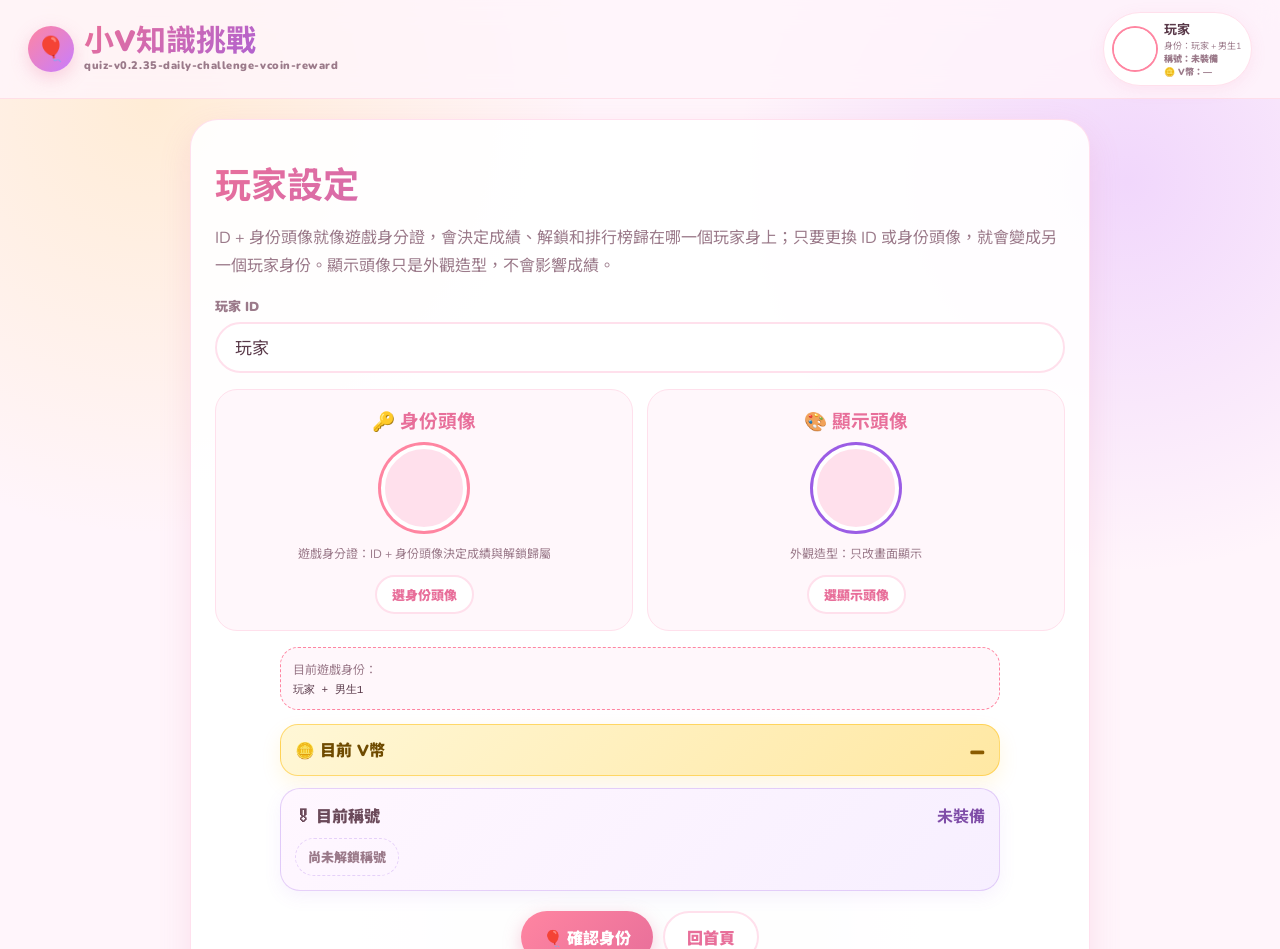
==== commit 10dbf6b1: "Add files via upload" ====
--- a/index.html
+++ b/index.html
@@ -3,11 +3,11 @@
 <head>
   <meta charset="UTF-8">
   <meta name="viewport" content="width=device-width,initial-scale=1.0,maximum-scale=1.0,user-scalable=no">
-  <title>小V知識挑戰｜quiz-v0.2.34-daily-challenge-test-1</title>
+  <title>小V知識挑戰｜quiz-v0.2.35-daily-challenge-vcoin-reward</title>
   <script src="https://www.gstatic.com/firebasejs/9.23.0/firebase-app-compat.js"></script>
   <script src="https://www.gstatic.com/firebasejs/9.23.0/firebase-database-compat.js"></script>
   <script src="https://www.gstatic.com/firebasejs/9.23.0/firebase-auth-compat.js"></script>
-  <link rel="stylesheet" href="./style.css?v=quiz-v0.2.34-daily-challenge-test-1">
+  <link rel="stylesheet" href="./style.css?v=quiz-v0.2.35-daily-challenge-vcoin-reward">
 </head>
 <body>
   <div id="app">
@@ -16,7 +16,7 @@
         <div class="logo-bubble">🎈</div>
         <div>
           <h1 id="quiz-logo-title">小V知識挑戰</h1>
-          <p>quiz-v0.2.34-daily-challenge-test-1</p>
+          <p>quiz-v0.2.35-daily-challenge-vcoin-reward</p>
         </div>
       </div>
       <div id="top-player-card" class="player-chip" role="button" tabindex="0" title="開啟玩家設定">
@@ -88,7 +88,7 @@
               <div>
                 <strong id="daily-challenge-title">今日挑戰</strong>
                 <p id="daily-challenge-desc">今日挑戰載入中...</p>
-                <small id="daily-challenge-status">完成後會留下今日挑戰紀錄。</small>
+                <small id="daily-challenge-status">完成今日指定挑戰可領 +10 V幣。</small>
               </div>
             </div>
             <button id="btn-daily-challenge" class="btn secondary small" type="button">開始今日挑戰</button>
@@ -495,6 +495,6 @@
     <div id="toast" class="toast"></div>
   </div>
 
-  <script src="./main.js?v=quiz-v0.2.34-daily-challenge-test-1"></script>
+  <script src="./main.js?v=quiz-v0.2.35-daily-challenge-vcoin-reward"></script>
 </body>
 </html>
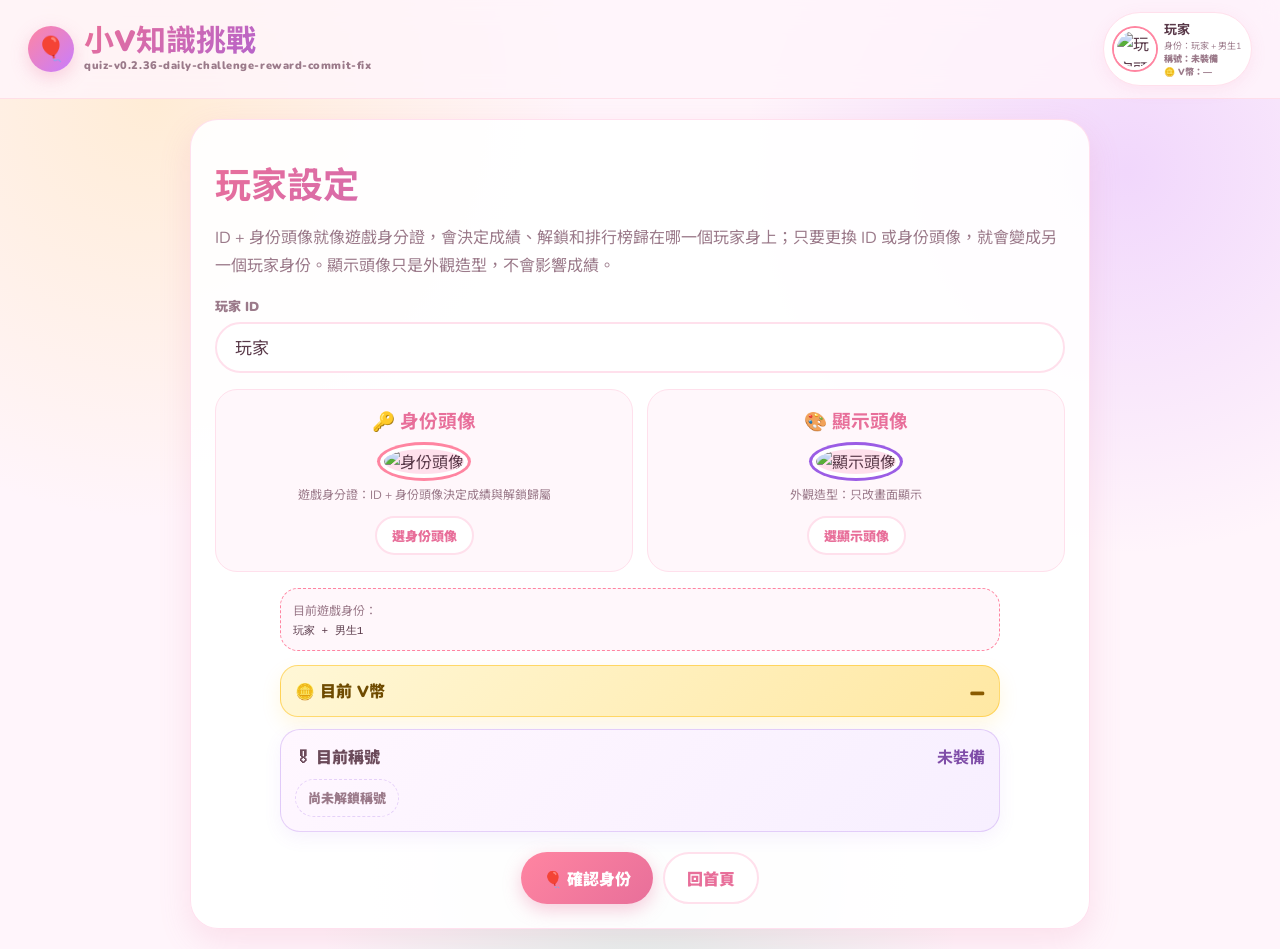
==== commit cc502209: "Add files via upload" ====
--- a/index.html
+++ b/index.html
@@ -3,11 +3,11 @@
 <head>
   <meta charset="UTF-8">
   <meta name="viewport" content="width=device-width,initial-scale=1.0,maximum-scale=1.0,user-scalable=no">
-  <title>小V知識挑戰｜quiz-v0.2.35-daily-challenge-vcoin-reward</title>
+  <title>小V知識挑戰｜quiz-v0.2.36-daily-challenge-reward-commit-fix</title>
   <script src="https://www.gstatic.com/firebasejs/9.23.0/firebase-app-compat.js"></script>
   <script src="https://www.gstatic.com/firebasejs/9.23.0/firebase-database-compat.js"></script>
   <script src="https://www.gstatic.com/firebasejs/9.23.0/firebase-auth-compat.js"></script>
-  <link rel="stylesheet" href="./style.css?v=quiz-v0.2.35-daily-challenge-vcoin-reward">
+  <link rel="stylesheet" href="./style.css?v=quiz-v0.2.36-daily-challenge-reward-commit-fix">
 </head>
 <body>
   <div id="app">
@@ -16,7 +16,7 @@
         <div class="logo-bubble">🎈</div>
         <div>
           <h1 id="quiz-logo-title">小V知識挑戰</h1>
-          <p>quiz-v0.2.35-daily-challenge-vcoin-reward</p>
+          <p>quiz-v0.2.36-daily-challenge-reward-commit-fix</p>
         </div>
       </div>
       <div id="top-player-card" class="player-chip" role="button" tabindex="0" title="開啟玩家設定">
@@ -495,6 +495,6 @@
     <div id="toast" class="toast"></div>
   </div>
 
-  <script src="./main.js?v=quiz-v0.2.35-daily-challenge-vcoin-reward"></script>
+  <script src="./main.js?v=quiz-v0.2.36-daily-challenge-reward-commit-fix"></script>
 </body>
 </html>
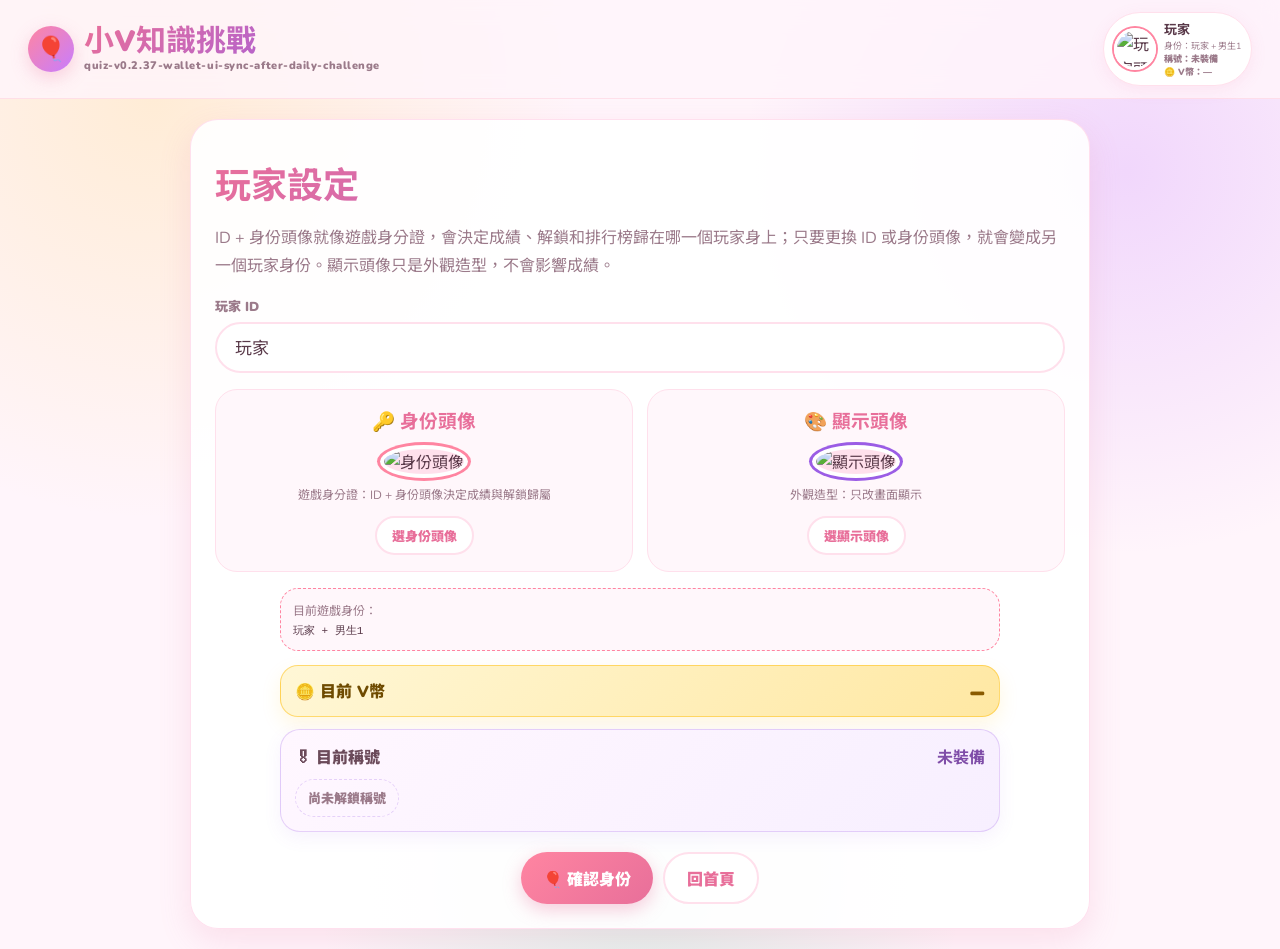
==== commit 1645eb04: "Add files via upload" ====
--- a/index.html
+++ b/index.html
@@ -3,11 +3,11 @@
 <head>
   <meta charset="UTF-8">
   <meta name="viewport" content="width=device-width,initial-scale=1.0,maximum-scale=1.0,user-scalable=no">
-  <title>小V知識挑戰｜quiz-v0.2.36-daily-challenge-reward-commit-fix</title>
+  <title>小V知識挑戰｜quiz-v0.2.37-wallet-ui-sync-after-daily-challenge</title>
   <script src="https://www.gstatic.com/firebasejs/9.23.0/firebase-app-compat.js"></script>
   <script src="https://www.gstatic.com/firebasejs/9.23.0/firebase-database-compat.js"></script>
   <script src="https://www.gstatic.com/firebasejs/9.23.0/firebase-auth-compat.js"></script>
-  <link rel="stylesheet" href="./style.css?v=quiz-v0.2.36-daily-challenge-reward-commit-fix">
+  <link rel="stylesheet" href="./style.css?v=quiz-v0.2.37-wallet-ui-sync-after-daily-challenge">
 </head>
 <body>
   <div id="app">
@@ -16,7 +16,7 @@
         <div class="logo-bubble">🎈</div>
         <div>
           <h1 id="quiz-logo-title">小V知識挑戰</h1>
-          <p>quiz-v0.2.36-daily-challenge-reward-commit-fix</p>
+          <p>quiz-v0.2.37-wallet-ui-sync-after-daily-challenge</p>
         </div>
       </div>
       <div id="top-player-card" class="player-chip" role="button" tabindex="0" title="開啟玩家設定">
@@ -495,6 +495,6 @@
     <div id="toast" class="toast"></div>
   </div>
 
-  <script src="./main.js?v=quiz-v0.2.36-daily-challenge-reward-commit-fix"></script>
+  <script src="./main.js?v=quiz-v0.2.37-wallet-ui-sync-after-daily-challenge"></script>
 </body>
 </html>
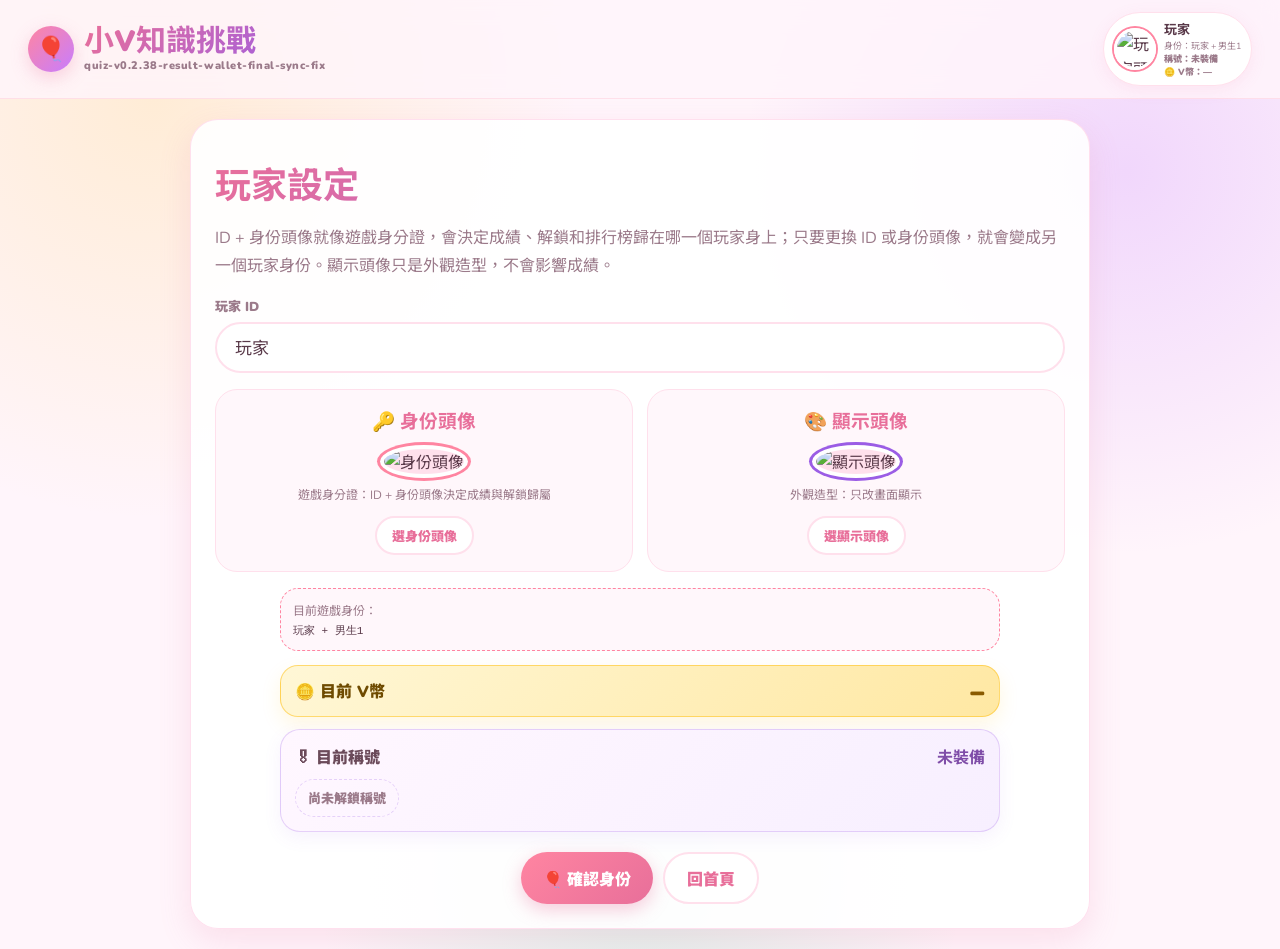
==== commit db8b9937: "Add files via upload" ====
--- a/index.html
+++ b/index.html
@@ -3,11 +3,11 @@
 <head>
   <meta charset="UTF-8">
   <meta name="viewport" content="width=device-width,initial-scale=1.0,maximum-scale=1.0,user-scalable=no">
-  <title>小V知識挑戰｜quiz-v0.2.37-wallet-ui-sync-after-daily-challenge</title>
+  <title>小V知識挑戰｜quiz-v0.2.38-result-wallet-final-sync-fix</title>
   <script src="https://www.gstatic.com/firebasejs/9.23.0/firebase-app-compat.js"></script>
   <script src="https://www.gstatic.com/firebasejs/9.23.0/firebase-database-compat.js"></script>
   <script src="https://www.gstatic.com/firebasejs/9.23.0/firebase-auth-compat.js"></script>
-  <link rel="stylesheet" href="./style.css?v=quiz-v0.2.37-wallet-ui-sync-after-daily-challenge">
+  <link rel="stylesheet" href="./style.css?v=quiz-v0.2.38-result-wallet-final-sync-fix">
 </head>
 <body>
   <div id="app">
@@ -16,7 +16,7 @@
         <div class="logo-bubble">🎈</div>
         <div>
           <h1 id="quiz-logo-title">小V知識挑戰</h1>
-          <p>quiz-v0.2.37-wallet-ui-sync-after-daily-challenge</p>
+          <p>quiz-v0.2.38-result-wallet-final-sync-fix</p>
         </div>
       </div>
       <div id="top-player-card" class="player-chip" role="button" tabindex="0" title="開啟玩家設定">
@@ -495,6 +495,6 @@
     <div id="toast" class="toast"></div>
   </div>
 
-  <script src="./main.js?v=quiz-v0.2.37-wallet-ui-sync-after-daily-challenge"></script>
+  <script src="./main.js?v=quiz-v0.2.38-result-wallet-final-sync-fix"></script>
 </body>
 </html>
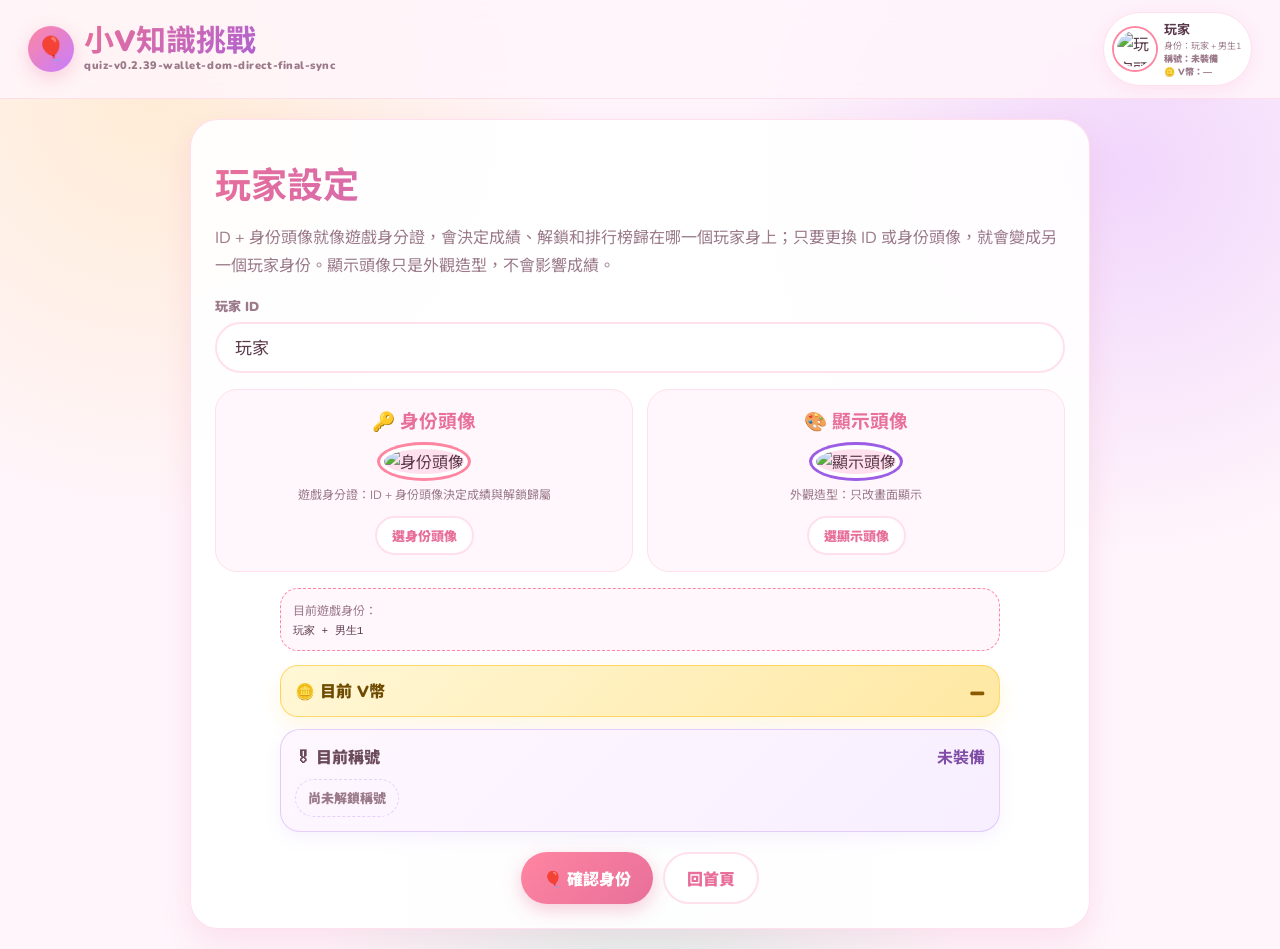
==== commit 70e200b4: "Add files via upload" ====
--- a/index.html
+++ b/index.html
@@ -3,11 +3,11 @@
 <head>
   <meta charset="UTF-8">
   <meta name="viewport" content="width=device-width,initial-scale=1.0,maximum-scale=1.0,user-scalable=no">
-  <title>小V知識挑戰｜quiz-v0.2.38-result-wallet-final-sync-fix</title>
+  <title>小V知識挑戰｜quiz-v0.2.39-wallet-dom-direct-final-sync</title>
   <script src="https://www.gstatic.com/firebasejs/9.23.0/firebase-app-compat.js"></script>
   <script src="https://www.gstatic.com/firebasejs/9.23.0/firebase-database-compat.js"></script>
   <script src="https://www.gstatic.com/firebasejs/9.23.0/firebase-auth-compat.js"></script>
-  <link rel="stylesheet" href="./style.css?v=quiz-v0.2.38-result-wallet-final-sync-fix">
+  <link rel="stylesheet" href="./style.css?v=quiz-v0.2.39-wallet-dom-direct-final-sync">
 </head>
 <body>
   <div id="app">
@@ -16,7 +16,7 @@
         <div class="logo-bubble">🎈</div>
         <div>
           <h1 id="quiz-logo-title">小V知識挑戰</h1>
-          <p>quiz-v0.2.38-result-wallet-final-sync-fix</p>
+          <p>quiz-v0.2.39-wallet-dom-direct-final-sync</p>
         </div>
       </div>
       <div id="top-player-card" class="player-chip" role="button" tabindex="0" title="開啟玩家設定">
@@ -495,6 +495,6 @@
     <div id="toast" class="toast"></div>
   </div>
 
-  <script src="./main.js?v=quiz-v0.2.38-result-wallet-final-sync-fix"></script>
+  <script src="./main.js?v=quiz-v0.2.39-wallet-dom-direct-final-sync"></script>
 </body>
 </html>
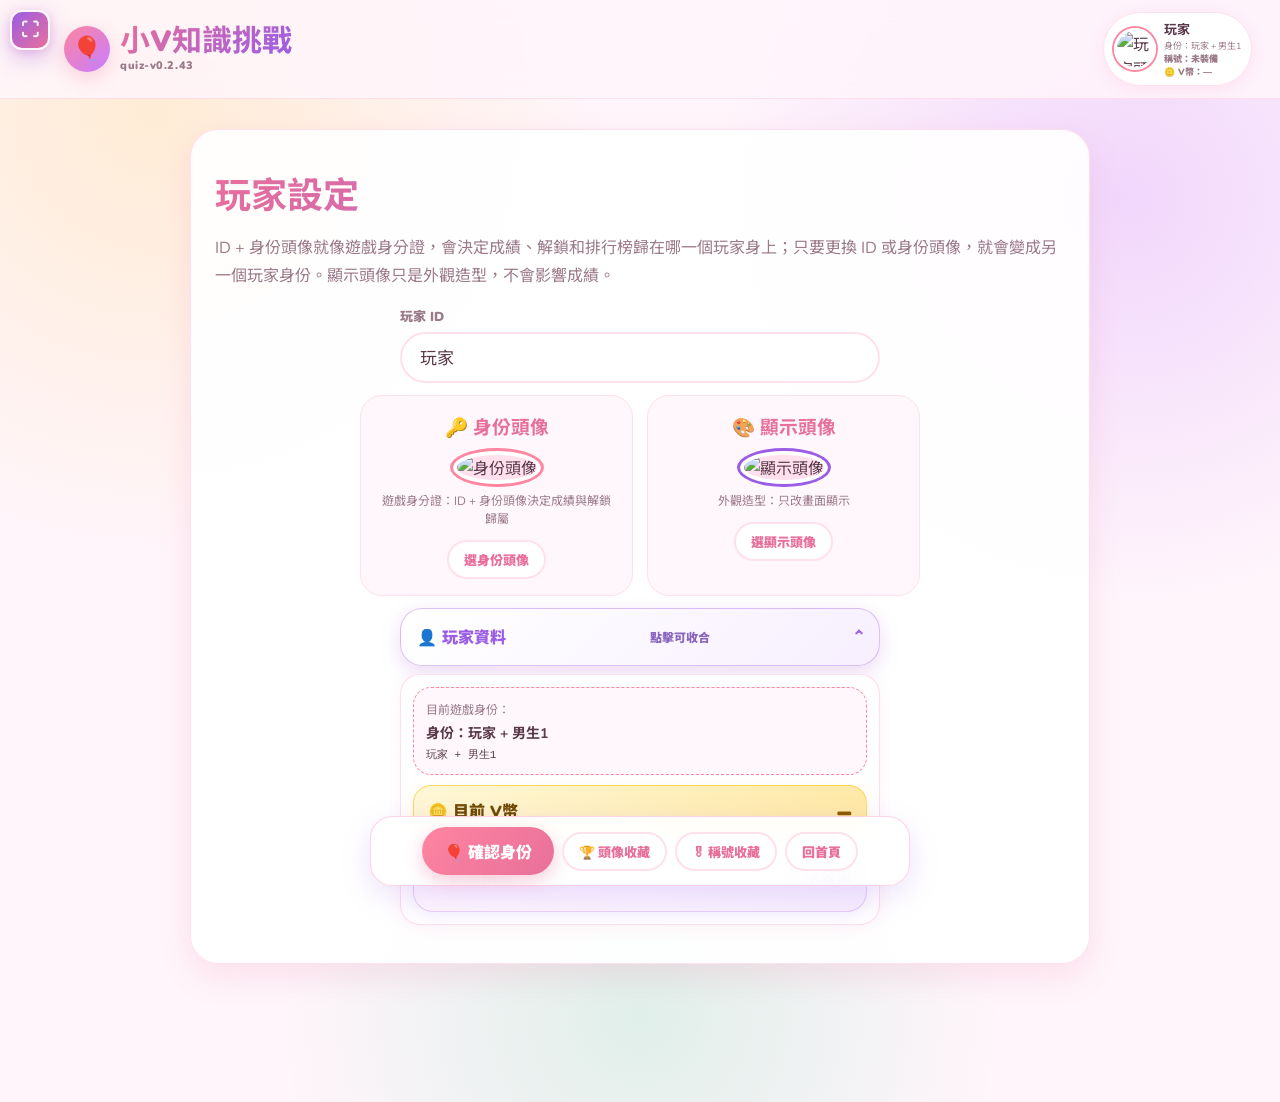
==== commit 53684ee3: "Add files via upload" ====
--- a/index.html
+++ b/index.html
@@ -3,11 +3,11 @@
 <head>
   <meta charset="UTF-8">
   <meta name="viewport" content="width=device-width,initial-scale=1.0,maximum-scale=1.0,user-scalable=no">
-  <title>小V知識挑戰｜quiz-v0.2.39-wallet-dom-direct-final-sync</title>
+  <title>小V知識挑戰｜quiz-v0.2.43</title>
   <script src="https://www.gstatic.com/firebasejs/9.23.0/firebase-app-compat.js"></script>
   <script src="https://www.gstatic.com/firebasejs/9.23.0/firebase-database-compat.js"></script>
   <script src="https://www.gstatic.com/firebasejs/9.23.0/firebase-auth-compat.js"></script>
-  <link rel="stylesheet" href="./style.css?v=quiz-v0.2.39-wallet-dom-direct-final-sync">
+  <link rel="stylesheet" href="./style.css?v=quiz-v0.2.43">
 </head>
 <body>
   <div id="app">
@@ -16,7 +16,7 @@
         <div class="logo-bubble">🎈</div>
         <div>
           <h1 id="quiz-logo-title">小V知識挑戰</h1>
-          <p>quiz-v0.2.39-wallet-dom-direct-final-sync</p>
+          <p>quiz-v0.2.43</p>
         </div>
       </div>
       <div id="top-player-card" class="player-chip" role="button" tabindex="0" title="開啟玩家設定">
@@ -112,7 +112,7 @@
           <h2>玩家設定</h2>
           <p class="muted">ID + 身份頭像就像遊戲身分證，會決定成績、解鎖和排行榜歸在哪一個玩家身上；只要更換 ID 或身份頭像，就會變成另一個玩家身份。顯示頭像只是外觀造型，不會影響成績。</p>
 
-          <label class="field">
+          <label class="field profile-id-field">
             <span>玩家 ID</span>
             <input id="player-id-input" maxlength="16" placeholder="輸入玩家 ID">
           </label>
@@ -122,44 +122,63 @@
               <h3>🔑 身份頭像</h3>
               <img id="base-avatar-preview" alt="身份頭像">
               <p>遊戲身分證：ID + 身份頭像決定成績與解鎖歸屬</p>
-              <button id="btn-pick-base" class="btn ghost small">選身份頭像</button>
+              <button id="btn-pick-base" class="btn ghost small" type="button">選身份頭像</button>
             </div>
             <div class="avatar-box">
               <h3>🎨 顯示頭像</h3>
               <img id="display-avatar-preview" alt="顯示頭像">
               <p>外觀造型：只改畫面顯示</p>
-              <button id="btn-pick-display" class="btn ghost small">選顯示頭像</button>
+              <button id="btn-pick-display" class="btn ghost small" type="button">選顯示頭像</button>
+            </div>
+          </div>
+
+          <div id="profile-data-card" class="profile-data-card">
+            <button id="profile-data-toggle" class="profile-data-toggle" type="button" aria-expanded="true">
+              <span>👤 玩家資料</span>
+              <em id="profile-data-toggle-hint">點擊可收合</em>
+            </button>
+            <div id="profile-data-content" class="profile-data-content">
+              <div class="profile-status-grid">
+                <div class="identity-box">
+                  <div>目前遊戲身份：</div>
+                  <strong id="profile-identity-label">身份：—</strong>
+                  <code id="profile-player-key">—</code>
+                </div>
+                <div class="profile-wallet-box">
+                  <span>🪙 目前 V幣</span>
+                  <strong id="profile-vcoin-balance">—</strong>
+                </div>
+                <div class="profile-title-panel">
+                  <div class="profile-title-current">
+                    <span>🎖 目前稱號</span>
+                    <strong id="profile-equipped-title">未裝備</strong>
+                  </div>
+                </div>
+              </div>
             </div>
           </div>
 
           <div id="avatar-picker" class="avatar-picker hidden">
             <div class="picker-head">
               <strong id="avatar-picker-title">選擇頭像</strong>
-              <button id="btn-close-picker" class="btn ghost tiny">關閉</button>
+              <button id="btn-close-picker" class="btn ghost tiny" type="button">關閉</button>
             </div>
             <div id="avatar-grid" class="avatar-grid"></div>
           </div>
 
-          <div class="identity-box">
-            <div>目前遊戲身份：</div>
-            <code id="profile-player-key">—</code>
-          </div>
-          <div class="profile-wallet-box">
-            <span>🪙 目前 V幣</span>
-            <strong id="profile-vcoin-balance">—</strong>
-          </div>
-
-          <div class="profile-title-panel">
-            <div class="profile-title-current">
-              <span>🎖 目前稱號</span>
-              <strong id="profile-equipped-title">未裝備</strong>
+          <div id="profile-title-collection" class="profile-title-collection hidden">
+            <div class="picker-head">
+              <strong>🎖 稱號收藏</strong>
+              <button id="btn-close-title-collection" class="btn ghost tiny" type="button">關閉</button>
             </div>
             <div id="profile-title-list" class="title-list">尚未解鎖稱號</div>
           </div>
 
-          <div class="actions">
-            <button id="btn-save-profile" class="btn primary">🎈 確認身份</button>
-            <button id="btn-profile-back" class="btn ghost">回首頁</button>
+          <div class="profile-floating-actions">
+            <button id="btn-save-profile" class="btn primary" type="button">🎈 確認身份</button>
+            <button id="btn-profile-avatar-collection" class="btn ghost small" type="button">🏆 頭像收藏</button>
+            <button id="btn-title-collection" class="btn ghost small" type="button">🎖 稱號收藏</button>
+            <button id="btn-profile-back" class="btn ghost small" type="button">回首頁</button>
           </div>
         </div>
       </section>
@@ -330,9 +349,9 @@
             <button class="btn ghost small" data-lb-mode="high">🔥 高年級榜</button>
           </div>
           <div id="leaderboard-list" class="leaderboard-list">載入中...</div>
-          <div class="actions">
-            <button id="btn-refresh-leaderboard" class="btn secondary">重新整理</button>
-            <button id="btn-leaderboard-back" class="btn ghost">回首頁</button>
+          <div class="lb-floating-actions">
+            <button id="btn-refresh-leaderboard" class="btn btn-outline" type="button">🔄 重新整理</button>
+            <button id="btn-leaderboard-back" class="btn btn-outline" type="button">🏠 回首頁</button>
           </div>
         </div>
       </section>
@@ -493,8 +512,9 @@
     </div>
 
     <div id="toast" class="toast"></div>
+    <button id="fs-btn" title="全螢幕" type="button">⛶</button>
   </div>
 
-  <script src="./main.js?v=quiz-v0.2.39-wallet-dom-direct-final-sync"></script>
+  <script src="./main.js?v=quiz-v0.2.43"></script>
 </body>
 </html>
--- a/style.css
+++ b/style.css
@@ -1072,3 +1072,159 @@
   .daily-challenge-card{flex-direction:column;align-items:stretch;}
   .daily-challenge-card .btn{width:100%;}
 }
+
+/* v0.2.40 玩家設定 UI 對齊方塊 v1.3.2：可收合玩家資料、底部浮動操作列、全螢幕鍵 */
+#fs-btn{
+  position:fixed;
+  top:10px;
+  left:10px;
+  right:auto;
+  z-index:180;
+  background:linear-gradient(135deg,var(--purple),var(--pink2));
+  border:2px solid rgba(255,255,255,.95);
+  border-radius:12px;
+  color:#fff;
+  font-size:18px;
+  font-weight:900;
+  width:40px;
+  height:40px;
+  cursor:pointer;
+  display:flex;
+  align-items:center;
+  justify-content:center;
+  box-shadow:0 8px 22px rgba(155,93,229,.34),0 2px 8px rgba(232,111,154,.28);
+}
+#fs-btn.hidden{display:none!important;}
+.topbar{padding-left:64px;}
+.profile-panel{position:relative;}
+#screen-profile{padding-bottom:118px;align-items:flex-start;}
+#screen-profile .panel.wide{margin-top:10px;}
+.profile-data-card{
+  width:min(480px,94vw);
+  margin:10px auto 14px;
+  overflow:visible;
+  flex:0 0 auto;
+}
+.profile-data-toggle{
+  width:100%;
+  min-height:58px;
+  border:1.8px solid rgba(155,93,229,.36);
+  background:linear-gradient(135deg,#fff,#f7efff);
+  color:var(--purple);
+  padding:13px 16px;
+  display:flex;
+  justify-content:space-between;
+  align-items:center;
+  gap:10px;
+  font-weight:900;
+  cursor:pointer;
+  border-radius:22px;
+  box-shadow:0 8px 22px rgba(155,93,229,.16),0 4px 14px rgba(232,111,154,.08);
+  text-align:left;
+}
+.profile-data-toggle span{font-size:16px;font-weight:1000;}
+.profile-data-toggle em{font-style:normal;font-size:12px;color:#8a66be;font-weight:1000;}
+.profile-data-toggle::after{content:"⌃";font-size:20px;line-height:1;color:var(--purple);}
+.profile-data-card.collapsed .profile-data-toggle::after{content:"⌄";}
+.profile-data-card.collapsed .profile-data-content{display:none;}
+.profile-data-card.collapsed .profile-data-toggle em::before{content:"已收合，";}
+.profile-data-content{
+  margin-top:8px;
+  padding:12px;
+  background:#fff;
+  border:1.5px solid rgba(255,182,215,.45);
+  border-radius:20px;
+  box-shadow:0 4px 14px rgba(232,111,154,.08);
+  max-height:min(300px,42vh);
+  overflow-y:auto;
+  -webkit-overflow-scrolling:touch;
+}
+
+.profile-status-grid{
+  display:grid;
+  grid-template-columns:1fr;
+  gap:10px;
+}
+.profile-status-grid .identity-box,
+.profile-status-grid .profile-wallet-box,
+.profile-status-grid .profile-title-panel{
+  margin:0;
+}
+.profile-status-grid .identity-box strong{
+  display:block;
+  color:var(--text);
+  font-size:14px;
+  margin:4px 0 2px;
+}
+.profile-id-field{max-width:min(480px,94vw);margin:14px auto 10px;}
+#screen-profile .profile-preview-grid{max-width:min(560px,94vw);margin:12px auto 12px;}
+
+.profile-data-content .field{margin-top:0;}
+.profile-data-content .profile-preview-grid{margin:12px 0;}
+.profile-title-summary{margin-bottom:0;}
+.profile-title-summary .profile-title-current{margin-bottom:0;}
+.profile-title-collection{max-width:min(560px,94vw);margin:12px auto 18px;scroll-margin-top:84px;}
+.profile-floating-actions{
+  position:fixed;
+  left:50%;
+  bottom:14px;
+  transform:translateX(-50%);
+  z-index:170;
+  width:min(540px,calc(100vw - 24px));
+  display:flex;
+  gap:8px;
+  flex-wrap:wrap;
+  justify-content:center;
+  align-items:center;
+  background:rgba(255,255,255,.94);
+  border:1.5px solid rgba(255,182,215,.62);
+  border-radius:22px;
+  padding:10px 12px;
+  box-shadow:0 10px 30px rgba(155,93,229,.18);
+  backdrop-filter:blur(12px);
+}
+.profile-floating-actions .btn{margin:0;}
+#avatar-picker{max-width:min(560px,94vw);margin:12px auto 18px;scroll-margin-top:84px;}
+#screen-leaderboard{padding-bottom:112px;align-items:flex-start;}
+#screen-leaderboard .panel.wide{margin-top:10px;}
+.lb-floating-actions{
+  position:fixed;
+  left:50%;
+  bottom:14px;
+  transform:translateX(-50%);
+  z-index:170;
+  width:min(420px,calc(100vw - 24px));
+  display:flex;
+  gap:8px;
+  justify-content:center;
+  align-items:center;
+  background:rgba(255,255,255,.94);
+  border:1.5px solid rgba(255,182,215,.62);
+  border-radius:22px;
+  padding:10px 12px;
+  box-shadow:0 10px 30px rgba(155,93,229,.18);
+  backdrop-filter:blur(12px);
+}
+.lb-floating-actions .btn{margin:0;flex:1;min-width:0;}
+.leaderboard-top-actions{margin-bottom:10px;}
+@media(max-width:720px){
+  .topbar{padding-left:58px;}
+  .player-chip{max-width:50vw;padding:5px 8px;gap:6px;}
+  .player-chip img{width:36px;height:36px;}
+  .player-chip strong,.player-chip span{max-width:132px;}
+  .title-chip-inline,.wallet-chip-inline{font-size:10px;}
+  .profile-data-content{max-height:38vh;}
+  #screen-leaderboard .panel.wide,#screen-profile .panel.wide{width:min(900px,96vw);padding:20px 14px;}
+}
+@media(max-width:420px){
+  #screen-profile{padding-bottom:142px;}
+  .profile-floating-actions{bottom:10px;border-radius:20px;padding:9px 8px;gap:6px;}
+  .profile-floating-actions .btn{font-size:11px;padding:9px 10px;}
+  #screen-leaderboard{padding-bottom:126px;}
+  .lb-floating-actions{bottom:10px;border-radius:20px;padding:9px 8px;gap:6px;}
+  .lb-floating-actions .btn{font-size:11px;padding:9px 10px;}
+  .profile-data-toggle{min-height:58px;padding:12px 14px;}
+  .profile-data-toggle span{font-size:15px;}
+  .profile-data-toggle em{font-size:11px;}
+  .profile-data-content{max-height:38vh;}
+}
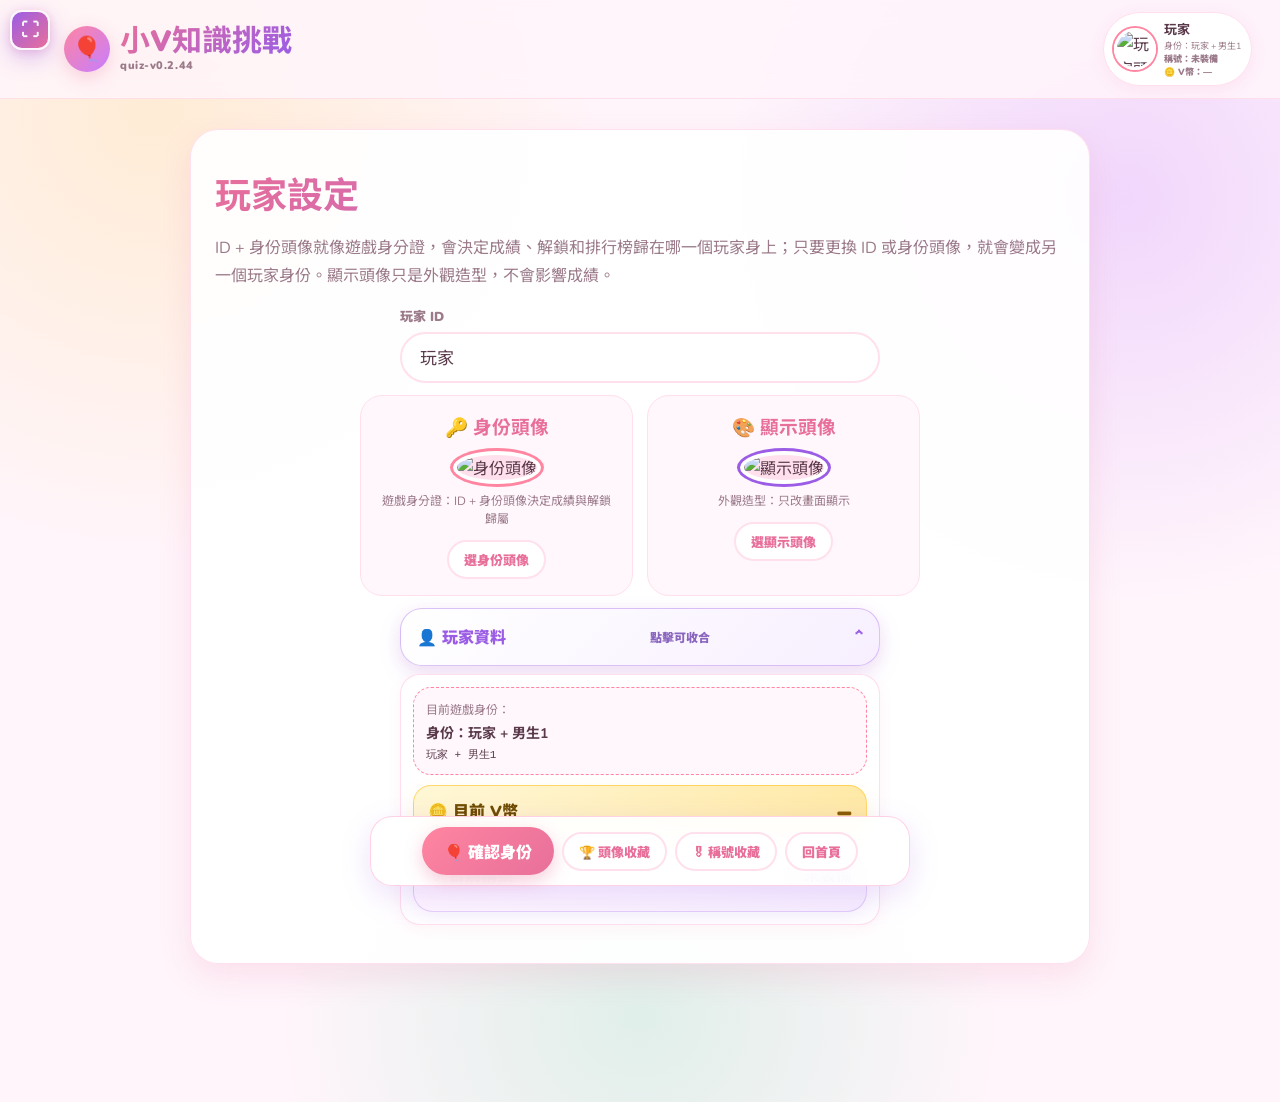
==== commit 93df14f2: "Add files via upload" ====
--- a/index.html
+++ b/index.html
@@ -3,11 +3,11 @@
 <head>
   <meta charset="UTF-8">
   <meta name="viewport" content="width=device-width,initial-scale=1.0,maximum-scale=1.0,user-scalable=no">
-  <title>小V知識挑戰｜quiz-v0.2.43</title>
+  <title>小V知識挑戰｜quiz-v0.2.44</title>
   <script src="https://www.gstatic.com/firebasejs/9.23.0/firebase-app-compat.js"></script>
   <script src="https://www.gstatic.com/firebasejs/9.23.0/firebase-database-compat.js"></script>
   <script src="https://www.gstatic.com/firebasejs/9.23.0/firebase-auth-compat.js"></script>
-  <link rel="stylesheet" href="./style.css?v=quiz-v0.2.43">
+  <link rel="stylesheet" href="./style.css?v=quiz-v0.2.44">
 </head>
 <body>
   <div id="app">
@@ -16,7 +16,7 @@
         <div class="logo-bubble">🎈</div>
         <div>
           <h1 id="quiz-logo-title">小V知識挑戰</h1>
-          <p>quiz-v0.2.43</p>
+          <p>quiz-v0.2.44</p>
         </div>
       </div>
       <div id="top-player-card" class="player-chip" role="button" tabindex="0" title="開啟玩家設定">
@@ -515,6 +515,6 @@
     <button id="fs-btn" title="全螢幕" type="button">⛶</button>
   </div>
 
-  <script src="./main.js?v=quiz-v0.2.43"></script>
+  <script src="./main.js?v=quiz-v0.2.44"></script>
 </body>
 </html>
